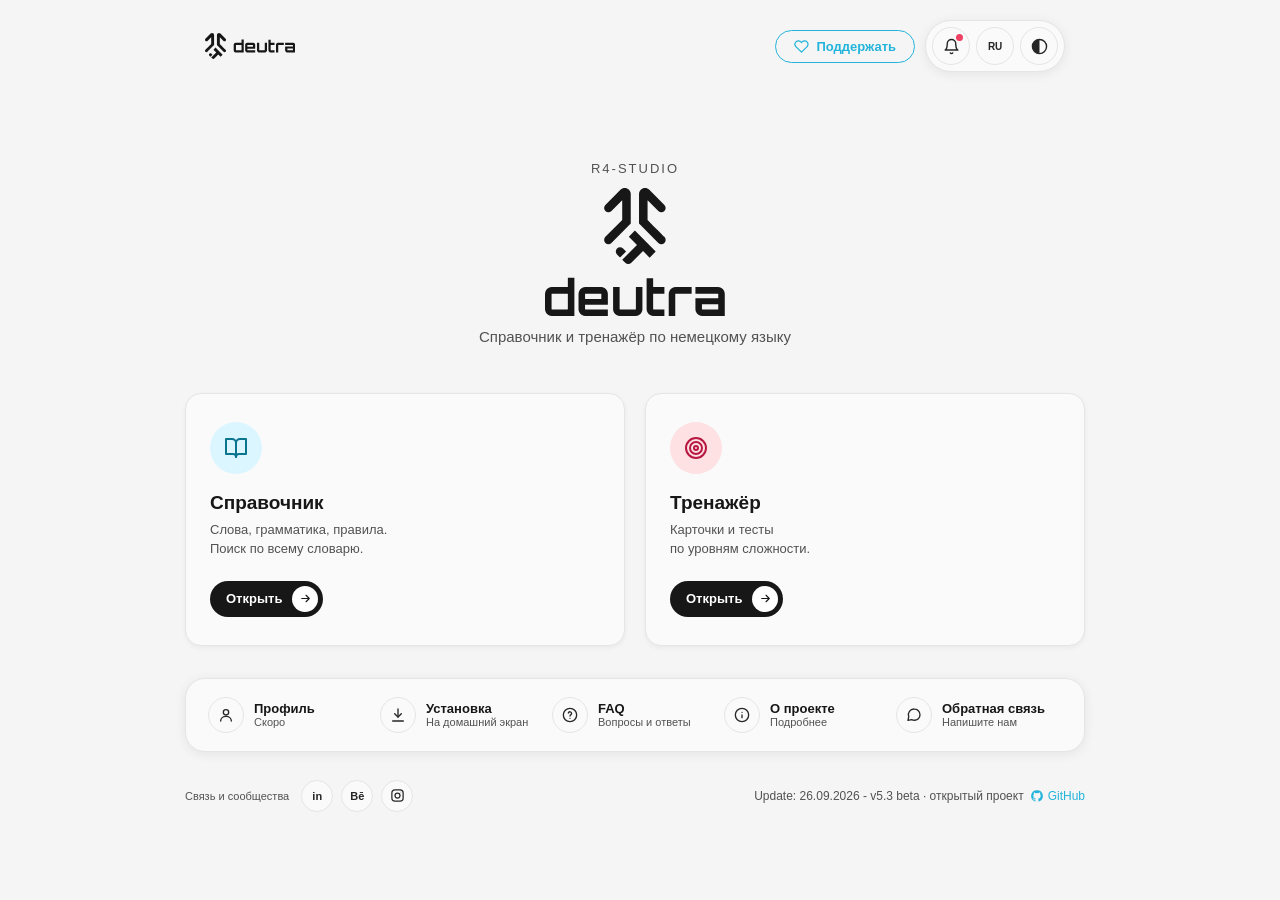
==== index.html @ f034a5d9 "todo + index-version" ====
<!DOCTYPE html>
<html lang="ru">
<head>
<!-- CACHE_VERSION: 20260926 — правь дату только тут, pre-commit hook сам разносит её по всем ?v= во всех html-файлах -->
<meta charset="UTF-8">
<meta name="viewport" content="width=device-width, initial-scale=1.0">
<title>deutra – Справочник и тренажёр по немецкому</title>
<link rel="icon" href="icons/favicon.svg" type="image/svg+xml">
<link rel="apple-touch-icon" href="icons/apple-touch-icon.png">
<link rel="manifest" href="manifest.webmanifest">
<meta name="theme-color" media="(prefers-color-scheme: light)" content="#FAFAFA">
<meta name="theme-color" media="(prefers-color-scheme: dark)" content="#0E0E0E">
<meta property="og:title" content="deutra – Справочник и тренажёр по немецкому">
<meta property="og:description" content="Бесплатные инструменты для изучения немецкого: справочник и тренажёр">
<meta property="og:type" content="website">
<link rel="stylesheet" href="theme.css?v=20260926">
<script src="i18n/ru.js?v=20260926"></script>
<script src="i18n/en.js?v=20260926"></script>
<script src="i18n/i18n.js?v=20260926"></script>
<style>
html, body {
  margin: 0; padding: 0;
  background: var(--bg-body);
  color: var(--text-main);
  font-family: -apple-system, BlinkMacSystemFont, "Segoe UI", Roboto, sans-serif;
  min-height: 100vh;
  min-height: 100dvh;
}
body {
  display: flex;
  flex-direction: column;
  min-height: 100vh;
  min-height: 100dvh;
}

/* ─── Навбар ──────────────────────────────── */

/* ─── Основной блок ──────────────────────────────── */
.main-wrap {
  flex: 1;
  display: flex;
  align-items: center;
  justify-content: center;
  padding: 20px;
}
.container {
  max-width: var(--w-content);
  width: 100%;
  text-align: center;
}
.brand {
  font-size: 13px;
  color: var(--text-muted);
  letter-spacing: 2px;
  text-transform: uppercase;
  margin-bottom: 12px;
}
h1 {
  font-size: clamp(1.75rem, 5vw, 2.6rem);
  color: var(--text-title);
  margin: 0 0 8px;
  font-weight: 700;
  letter-spacing: -0.02em;
}
/* Логотип в герое вместо текстового заголовка. Высота подобрана так,
   чтобы слово «deutra» внутри локапа читалось примерно в тот же кегль,
   что и прежний <h1>: слово занимает 64.5 из 215.44 единиц высоты,
   значит при 128px оно выходит ~38px — верхняя граница старого clamp. */
.hero-logo {
  margin: 4px 0 12px;
}
.hero-logo svg {
  display: block;
  margin: 0 auto;
  height: clamp(88px, 22vw, 128px);
  width: auto;
  color: var(--text-title);
}
.subtitle {
  font-size: 15px;
  color: var(--text-muted);
  margin-bottom: 48px;
}
.cards {
  display: grid;
  grid-template-columns: 1fr 1fr;
  gap: 20px;
  margin-bottom: 32px;
}
@media (max-width: 600px) {
  .cards { grid-template-columns: 1fr; }
  h1 { font-size: 26px; }
  .dt-topnav__actions .dt-donate {
    width: 38px;
    height: 38px;
    padding: 0;
    gap: 0;
    justify-content: center;
  }
  .dt-topnav__actions .dt-donate__label { display: none; }
}
.card {
  display: flex;
  flex-direction: column;
  align-items: flex-start;
  background: var(--bg-card);
  border: 1px solid var(--border-soft);
  border-radius: 16px;
  padding: 28px 24px;
  text-decoration: none;
  color: var(--text-main);
  box-shadow: var(--shadow);
  transition: transform 0.2s var(--ease-dt), box-shadow 0.2s var(--ease-dt);
  cursor: pointer;
  text-align: left;
}
.card:hover {
  transform: translateY(-2px);
  box-shadow: var(--shadow-hover);
}
.card-icon {
  width: 52px;
  height: 52px;
  border-radius: 50%;
  display: inline-flex;
  align-items: center;
  justify-content: center;
  margin-bottom: 18px;
  flex-shrink: 0;
}
.card-icon svg { width: 24px; height: 24px; }
.card.cheatsheet .card-icon { background: var(--cyan-100); color: var(--cyan-700); }
.card.trainer .card-icon { background: var(--red-100); color: var(--red-700); }
.card-title {
  font-size: 19px;
  font-weight: 700;
  color: var(--text-title);
  margin-bottom: 6px;
}
.card-desc {
  font-size: 13px;
  color: var(--text-muted);
  line-height: 1.5;
  margin-bottom: 22px;
}
.card .dt-cta {
  pointer-events: none;
  margin-top: auto;
  padding: 5px 5px 5px 16px;
  font-size: 13px;
}
.card:hover .dt-cta__roll-inner { transform: translateY(-50%); }
.card:hover .dt-cta__arrow { transform: rotate(-45deg); }
.card.cheatsheet:hover { border-color: var(--accent); }
.card.trainer:hover { border-color: var(--accent); }
/* ─── Кнопка "Поддержать" ──────────────────────── */
.dt-topnav__actions {
  display: flex;
  align-items: center;
  gap: 10px;
}
.dt-donate {
  display: inline-flex;
  align-items: center;
  gap: 7px;
  padding: 8px 18px;
  border-radius: 999px;
  border: 1.5px solid var(--accent);
  background: transparent;
  color: var(--accent);
  font-size: 13px;
  font-weight: 600;
  font-family: inherit;
  line-height: 1;
  cursor: pointer;
  transition: filter 0.2s var(--ease-dt), transform 0.15s var(--ease-dt);
}
.dt-donate svg { width: 15px; height: 15px; display: block; }
.dt-donate:hover { filter: brightness(0.88); }
.dt-donate:active { transform: scale(0.96); }

/* ─── Полоса-заглушек (Профиль/Установка/FAQ/О проекте/Обратная связь) ── */

/* ─── Футер ──────────────────────── */

/* ─── Тост "Появится позже" ──────────────────────── */

/* ─── Модалка changelog ──────────── */
.changelog-modal {
  position: absolute;
  top: 68px;
  right: 16px;
  width: 360px;
  max-width: calc(100vw - 32px);
  background: var(--bg-card);
  border: 1px solid var(--border-soft);
  border-radius: 10px;
  box-shadow: var(--shadow-modal);
  z-index: 100;
  display: none;
  text-align: left;
  overflow: hidden;
}
.changelog-modal.open { display: block; }
.changelog-modal.expanded {
  max-height: calc(100vh - 80px);
  max-height: calc(100dvh - 80px);
  display: flex;
  flex-direction: column;
}
.changelog-list {
  padding: 4px 0;
  overflow-y: auto;
}
.changelog-modal.expanded .changelog-list {
  flex: 1;
  min-height: 0;
}
.changelog-entry {
  padding: 16px 18px;
  border-bottom: 1px solid var(--border-soft);
}
.changelog-entry:last-child { border-bottom: none; }
.changelog-date {
  font-size: 12px;
  color: var(--text-muted);
  margin-bottom: 6px;
}
.changelog-title {
  font-size: 15px;
  font-weight: 700;
  color: var(--text-title);
  margin-bottom: 8px;
}
.changelog-items {
  margin: 0;
  padding: 0;
  list-style: none;
}
.changelog-items li {
  font-size: 13px;
  color: var(--text-main);
  line-height: 1.5;
  padding-left: 12px;
  position: relative;
  margin-bottom: 4px;
}
.changelog-items li::before {
  content: "–";
  position: absolute;
  left: 0;
  color: var(--text-muted);
}
.changelog-more {
  width: 100%;
  padding: 10px;
  background: transparent;
  border: none;
  border-top: 1px solid var(--border-soft);
  color: var(--text-muted);
  font-size: 13px;
  cursor: pointer;
  flex-shrink: 0;
}
.changelog-more:hover { color: var(--text-main); }
.changelog-empty {
  padding: 24px 18px;
  color: var(--text-muted);
  font-size: 13px;
  text-align: center;
}
.changelog-close {
  display: none;
  position: absolute;
  top: 8px;
  right: 8px;
  width: 32px;
  height: 32px;
  background: transparent;
  border: none;
  color: var(--text-muted);
  font-size: 22px;
  cursor: pointer;
  line-height: 1;
  padding: 0;
}

/* Мобила: модалка на весь экран */
@media (max-width: 600px) {
  .changelog-modal {
    position: fixed;
    inset: 0;
    top: 0;
    right: 0;
    width: 100%;
    max-width: none;
    border-radius: 0;
    border: none;
    max-height: 100vh;
    max-height: 100dvh;
  }
  .changelog-modal.open {
    display: flex;
    flex-direction: column;
  }
  .changelog-modal .changelog-list { flex: 1; min-height: 0; }
  .changelog-close { display: block; }
}
</style>
<script>
// Инициализация темы ДО рендера. 'auto' резолвим через системную настройку
// сразу же — theme.css больше не дублирует палитру в @media (prefers-color-scheme),
// цвета живут только в :root / .theme-dark, поэтому класс нужен всегда явно.
(function() {
  var saved = localStorage.getItem('theme') || 'auto';
  var resolved = saved === 'auto'
    ? ((window.matchMedia && window.matchMedia('(prefers-color-scheme: dark)').matches) ? 'dark' : 'light')
    : saved;
  document.documentElement.classList.add('theme-' + resolved);
})();
</script>
</head>
<body>

<div class="dt-topnav">
  <div class="dt-topnav__brand">
    <svg class="dt-topnav__logo" viewBox="0 0 443.88 128" fill="currentColor" aria-hidden="true" focusable="false"><path d="M76.6,117.25l-11.09-11.19-19.7,19.81c-2.82,2.83-7.4,2.84-10.22.01l-5.09-5.09,24.83-24.97-13.71-13.84,10.16-10.26,35.02,35.33-10.2,10.2Z"/><path d="M36.99,106.87l-10.16,10.24-5.12-5.16c-2.79-2.81-2.79-7.35,0-10.16h0c2.82-2.85,7.42-2.85,10.24,0l5.04,5.08Z"/><path d="M44.83,10.13v49.53S12.34,92.42,12.34,92.42c-2.82,2.85-7.42,2.85-10.24,0h0c-2.79-2.81-2.79-7.35,0-10.16l28.36-28.6V20.51l-18.11,18.27c-2.82,2.85-7.42,2.85-10.24,0h0c-2.79-2.81-2.79-7.35,0-10.16L27.51,3c3.95-3.98,10.38-4,14.35-.04h0c1.9,1.9,2.97,4.48,2.97,7.16Z"/><path d="M61.72,2.96c3.97-3.96,10.4-3.95,14.35.04l25.42,25.63c2.79,2.81,2.79,7.35,0,10.16h0c-2.82,2.85-7.42,2.84-10.24,0l-18.11-18.27v33.14s28.36,28.6,28.36,28.6c2.79,2.81,2.79,7.35,0,10.16h0c-2.82,2.85-7.42,2.85-10.24,0l-32.49-32.76V10.13c0-2.69,1.07-5.27,2.97-7.16h0Z"/><path d="M147.05,94.69c-1.76-1.06-3.16-2.46-4.19-4.19-1.04-1.73-1.55-3.66-1.55-5.79v-25.49c0-2.12.52-4.05,1.55-5.79,1.03-1.73,2.42-3.13,4.15-4.19,1.73-1.06,3.69-1.59,5.87-1.59h26.91v-15.93h10.98v64.56h-37.9c-2.12,0-4.07-.53-5.83-1.59ZM153.38,85.3h25.4c.28,0,.52-.1.71-.29s.29-.43.29-.71v-24.65c0-.28-.1-.52-.29-.71-.2-.2-.43-.29-.71-.29h-25.4c-.28,0-.52.1-.71.29s-.29.43-.29.71v24.65c0,.28.1.52.29.71.2.2.43.29.71.29Z"/><path d="M203.56,94.69c-1.76-1.06-3.17-2.47-4.23-4.23-1.06-1.76-1.59-3.67-1.59-5.74v-25.49c0-2.12.53-4.05,1.59-5.79,1.06-1.73,2.47-3.13,4.23-4.19,1.76-1.06,3.67-1.59,5.74-1.59h26.24c2.12,0,4.07.52,5.83,1.55,1.76,1.04,3.16,2.43,4.19,4.19,1.03,1.76,1.55,3.7,1.55,5.83v18.28h-38.4v6.79c0,.28.1.52.29.71.2.2.43.29.71.29h37.39v10.98h-37.81c-2.07,0-3.98-.53-5.74-1.59ZM208.71,67.6h27.42v-7.96c0-.28-.1-.52-.29-.71-.2-.2-.43-.29-.71-.29h-25.4c-.28,0-.52.1-.71.29s-.29.43-.29.71v7.96Z"/><path d="M261.66,94.69c-1.76-1.06-3.16-2.47-4.19-4.23-1.04-1.76-1.55-3.67-1.55-5.74v-37.06h10.98v36.64c0,.28.1.52.29.71.19.2.43.29.71.29h25.4c.28,0,.52-.1.71-.29s.29-.43.29-.71v-36.64h10.98v37.06c0,2.07-.52,3.98-1.55,5.74-1.04,1.76-2.42,3.17-4.15,4.23-1.73,1.06-3.69,1.59-5.87,1.59h-26.24c-2.12,0-4.07-.53-5.83-1.59Z"/><path d="M318.12,94.69c-1.73-1.06-3.13-2.47-4.19-4.23s-1.59-3.67-1.59-5.74v-51.98h10.98v14.92h18.95v10.98h-18.95v25.66c0,.28.1.52.29.71.19.2.43.29.71.29h17.94v10.98h-18.36c-2.12,0-4.05-.53-5.79-1.59Z"/><path d="M349.56,96.28v-37.06c0-2.12.53-4.05,1.59-5.79,1.06-1.73,2.47-3.13,4.23-4.19,1.76-1.06,3.67-1.59,5.74-1.59h27v10.98h-26.58c-.28,0-.52.1-.71.29-.2.2-.29.43-.29.71v36.64h-10.98Z"/><path d="M406.07,96.28c-2.12,0-4.07-.53-5.83-1.59-1.76-1.06-3.16-2.47-4.19-4.23-1.04-1.76-1.55-3.67-1.55-5.74v-18.28h38.4v-6.79c0-.28-.1-.52-.29-.71-.2-.2-.43-.29-.71-.29h-37.39v-10.98h37.81c2.12,0,4.07.52,5.83,1.55,1.76,1.04,3.16,2.43,4.19,4.19,1.03,1.76,1.55,3.7,1.55,5.83v37.06h-37.81ZM406.49,85.3h26.41v-8.97h-27.42v7.96c0,.28.1.52.29.71.2.2.43.29.71.29Z"/></svg>
  </div>
  <div class="dt-topnav__actions">
    <button class="dt-donate" onclick="showStub(t('toast.donate'))" data-i18n-title="nav.donate_title" title="Поддержать проект">
      <svg viewBox="0 0 24 24" fill="none" stroke="currentColor" stroke-width="2" stroke-linecap="round" stroke-linejoin="round"><path d="M20.8 4.6a5.5 5.5 0 0 0-7.8 0L12 5.6l-1-1a5.5 5.5 0 0 0-7.8 7.8l1 1L12 21l7.8-7.6 1-1a5.5 5.5 0 0 0 0-7.8Z"/></svg>
      <span class="dt-donate__label" data-i18n="nav.donate_label">Поддержать</span>
    </button>
    <div class="dt-nav">
      <button class="dt-icon-btn" id="bell-btn" onclick="toggleChangelog(event)" data-i18n-title="nav.bell_title" title="Что нового">
        <svg viewBox="0 0 24 24" fill="none" stroke="currentColor" stroke-width="2" stroke-linecap="round" stroke-linejoin="round"><path d="M6 8a6 6 0 0 1 12 0c0 7 3 9 3 9H3s3-2 3-9"/><path d="M10.3 21a1.94 1.94 0 0 0 3.4 0"/></svg>
        <span class="dt-icon-btn__dot" id="bell-dot"></span>
      </button>
      <button class="dt-icon-btn dt-icon-btn--text" id="lang-btn" onclick="cycleLang()" title="Сменить язык">RU</button>
      <button class="dt-icon-btn" id="theme-btn" onclick="cycleTheme()" title="Переключить тему">
        <span id="theme-icon-wrap"></span>
      </button>
    </div>
  </div>
</div>

<div class="changelog-modal" id="changelog-modal" role="dialog" data-i18n-aria="changelog.aria_label" aria-label="История обновлений">
  <button class="changelog-close" onclick="closeChangelog()" data-i18n-aria="changelog.close_aria" aria-label="Закрыть">×</button>
  <div class="changelog-list" id="changelog-list"></div>
  <button class="changelog-more" id="changelog-more" onclick="toggleExpand()" style="display:none;">ещё</button>
</div>

<div class="main-wrap">
<div class="container">
  <div class="brand">r4-studio</div>
  <h1 class="hero-logo" aria-label="deutra"><svg viewBox="0 0 302.58 215.44" fill="currentColor" aria-hidden="true" focusable="false"><path d="M176.11,117.25l-11.09-11.19-19.7,19.81c-2.82,2.83-7.4,2.84-10.22.01l-5.09-5.09,24.83-24.97-13.71-13.84,10.16-10.26,35.02,35.33-10.2,10.2Z"/><path d="M136.49,106.87l-10.16,10.24-5.12-5.16c-2.79-2.81-2.79-7.35,0-10.16h0c2.82-2.85,7.42-2.85,10.24,0l5.04,5.08Z"/><path d="M144.33,10.13v49.53l-32.49,32.76c-2.82,2.85-7.42,2.85-10.24,0h0c-2.79-2.81-2.79-7.35,0-10.16l28.36-28.6V20.51l-18.11,18.27c-2.82,2.85-7.42,2.85-10.24,0h0c-2.79-2.81-2.79-7.35,0-10.16L127.01,3c3.95-3.98,10.38-4,14.35-.04h0c1.9,1.9,2.97,4.48,2.97,7.16Z"/><path d="M161.22,2.96c3.97-3.96,10.4-3.95,14.35.04l25.42,25.63c2.79,2.81,2.79,7.35,0,10.16h0c-2.82,2.85-7.42,2.84-10.24,0l-18.11-18.27v33.14s28.36,28.6,28.36,28.6c2.79,2.81,2.79,7.35,0,10.16h0c-2.82,2.85-7.42,2.85-10.24,0l-32.49-32.76V10.13c0-2.69,1.07-5.27,2.97-7.16h0Z"/><path d="M5.74,213.85c-1.76-1.06-3.16-2.46-4.19-4.19-1.04-1.73-1.55-3.66-1.55-5.79v-25.49c0-2.12.52-4.05,1.55-5.79,1.03-1.73,2.42-3.13,4.15-4.19,1.73-1.06,3.69-1.59,5.87-1.59h26.91v-15.93h10.98v64.56H11.57c-2.12,0-4.07-.53-5.83-1.59ZM12.07,204.46h25.4c.28,0,.52-.1.71-.29s.29-.43.29-.71v-24.65c0-.28-.1-.52-.29-.71-.2-.2-.43-.29-.71-.29H12.07c-.28,0-.52.1-.71.29s-.29.43-.29.71v24.65c0,.28.1.52.29.71.2.2.43.29.71.29Z"/><path d="M62.25,213.85c-1.76-1.06-3.17-2.47-4.23-4.23-1.06-1.76-1.59-3.67-1.59-5.74v-25.49c0-2.12.53-4.05,1.59-5.79,1.06-1.73,2.47-3.13,4.23-4.19,1.76-1.06,3.67-1.59,5.74-1.59h26.24c2.12,0,4.07.52,5.83,1.55,1.76,1.04,3.16,2.43,4.19,4.19,1.03,1.76,1.55,3.7,1.55,5.83v18.28h-38.4v6.79c0,.28.1.52.29.71.2.2.43.29.71.29h37.39v10.98h-37.81c-2.07,0-3.98-.53-5.74-1.59ZM67.41,186.77h27.42v-7.96c0-.28-.1-.52-.29-.71-.2-.2-.43-.29-.71-.29h-25.4c-.28,0-.52.1-.71.29s-.29.43-.29.71v7.96Z"/><path d="M120.35,213.85c-1.76-1.06-3.16-2.47-4.19-4.23-1.04-1.76-1.55-3.67-1.55-5.74v-37.06h10.98v36.64c0,.28.1.52.29.71.19.2.43.29.71.29h25.4c.28,0,.52-.1.71-.29s.29-.43.29-.71v-36.64h10.98v37.06c0,2.07-.52,3.98-1.55,5.74-1.04,1.76-2.42,3.17-4.15,4.23-1.73,1.06-3.69,1.59-5.87,1.59h-26.24c-2.12,0-4.07-.53-5.83-1.59Z"/><path d="M176.82,213.85c-1.73-1.06-3.13-2.47-4.19-4.23s-1.59-3.67-1.59-5.74v-51.98h10.98v14.92h18.95v10.98h-18.95v25.66c0,.28.1.52.29.71.19.2.43.29.71.29h17.94v10.98h-18.36c-2.12,0-4.05-.53-5.79-1.59Z"/><path d="M208.26,215.44v-37.06c0-2.12.53-4.05,1.59-5.79,1.06-1.73,2.47-3.13,4.23-4.19,1.76-1.06,3.67-1.59,5.74-1.59h27v10.98h-26.58c-.28,0-.52.1-.71.29-.2.2-.29.43-.29.71v36.64h-10.98Z"/><path d="M264.77,215.44c-2.12,0-4.07-.53-5.83-1.59-1.76-1.06-3.16-2.47-4.19-4.23-1.04-1.76-1.55-3.67-1.55-5.74v-18.28h38.4v-6.79c0-.28-.1-.52-.29-.71-.2-.2-.43-.29-.71-.29h-37.39v-10.98h37.81c2.12,0,4.07.52,5.83,1.55,1.76,1.04,3.16,2.43,4.19,4.19,1.03,1.76,1.55,3.7,1.55,5.83v37.06h-37.81ZM265.19,204.46h26.41v-8.97h-27.42v7.96c0,.28.1.52.29.71.2.2.43.29.71.29Z"/></svg></h1>
  <div class="subtitle" data-i18n="hero.subtitle">Справочник и тренажёр по немецкому языку</div>

  <div class="cards">
    <a href="cheatsheet.html" class="card cheatsheet">
      <div class="card-icon">
        <svg viewBox="0 0 24 24" fill="none" stroke="currentColor" stroke-width="2" stroke-linecap="round" stroke-linejoin="round"><path d="M2 3h6a4 4 0 0 1 4 4v14a3 3 0 0 0-3-3H2z"/><path d="M22 3h-6a4 4 0 0 0-4 4v14a3 3 0 0 1 3-3h7z"/></svg>
      </div>
      <div class="card-title" data-i18n="card.cheatsheet.title">Справочник</div>
      <div class="card-desc" data-i18n="card.cheatsheet.desc">Слова, грамматика, правила.<br>Поиск по всему словарю.</div>
      <span class="dt-cta">
        <span class="dt-cta__roll"><span class="dt-cta__roll-inner"><span data-i18n="cta.open">Открыть</span><span data-i18n="cta.open">Открыть</span></span></span>
        <span class="dt-cta__arrow"><svg viewBox="0 0 24 24" fill="none" stroke="currentColor" stroke-width="2" stroke-linecap="round" stroke-linejoin="round"><path d="M5 12h14M13 6l6 6-6 6"/></svg></span>
      </span>
    </a>

    <a href="trainer.html" class="card trainer">
      <div class="card-icon">
        <svg viewBox="0 0 24 24" fill="none" stroke="currentColor" stroke-width="2" stroke-linecap="round" stroke-linejoin="round"><circle cx="12" cy="12" r="10"/><circle cx="12" cy="12" r="6"/><circle cx="12" cy="12" r="2"/></svg>
      </div>
      <div class="card-title" data-i18n="card.trainer.title">Тренажёр</div>
      <div class="card-desc" data-i18n="card.trainer.desc">Карточки и тесты<br>по уровням сложности.</div>
      <span class="dt-cta">
        <span class="dt-cta__roll"><span class="dt-cta__roll-inner"><span data-i18n="cta.open">Открыть</span><span data-i18n="cta.open">Открыть</span></span></span>
        <span class="dt-cta__arrow"><svg viewBox="0 0 24 24" fill="none" stroke="currentColor" stroke-width="2" stroke-linecap="round" stroke-linejoin="round"><path d="M5 12h14M13 6l6 6-6 6"/></svg></span>
      </span>
    </a>
  </div>

  <div id="dt-bottom"></div>
</div>
</div>
</div>

<script>
var THEME_ICONS = {
  auto: '<svg viewBox="0 0 24 24" fill="none" stroke="currentColor" stroke-width="2" stroke-linecap="round" stroke-linejoin="round"><circle cx="12" cy="12" r="10"/><path d="M12 2a10 10 0 0 0 0 20z" fill="currentColor" stroke="none"/></svg>',
  light: '<svg viewBox="0 0 24 24" fill="none" stroke="currentColor" stroke-width="2" stroke-linecap="round" stroke-linejoin="round"><circle cx="12" cy="12" r="4"/><path d="M12 2v2M12 20v2M4.93 4.93l1.41 1.41M17.66 17.66l1.41 1.41M2 12h2M20 12h2M6.34 17.66l-1.41 1.41M19.07 4.93l-1.41 1.41"/></svg>',
  dark: '<svg viewBox="0 0 24 24" fill="none" stroke="currentColor" stroke-width="2" stroke-linecap="round" stroke-linejoin="round"><path d="M21 12.79A9 9 0 1 1 11.21 3 7 7 0 0 0 21 12.79Z"/></svg>'
};
function applyThemeIcon(theme) {
  var el = document.getElementById('theme-icon-wrap');
  var btn = document.getElementById('theme-btn');
  if (el) el.innerHTML = THEME_ICONS[theme] || THEME_ICONS.auto;
  if (btn) btn.title = t('theme.prefix') + (theme === 'auto' ? t('theme.auto') : (theme === 'dark' ? t('theme.dark') : t('theme.light')));
}
function applyThemeClass(theme) {
  var html = document.documentElement;
  html.classList.remove('theme-light', 'theme-dark');
  var resolved = theme === 'auto'
    ? ((window.matchMedia && window.matchMedia('(prefers-color-scheme: dark)').matches) ? 'dark' : 'light')
    : theme;
  html.classList.add('theme-' + resolved);
}
function cycleTheme() {
  var saved = localStorage.getItem('theme') || 'auto';
  var next;
  if (saved === 'auto') next = 'light';
  else if (saved === 'light') next = 'dark';
  else next = 'auto';
  applyThemeClass(next);
  localStorage.setItem('theme', next);
  applyThemeIcon(next);
}
// Если выбран 'auto' и система меняет тему — перерисовываемся без перезагрузки
if (window.matchMedia) {
  window.matchMedia('(prefers-color-scheme: dark)').addEventListener('change', function() {
    if ((localStorage.getItem('theme') || 'auto') === 'auto') applyThemeClass('auto');
  });
}
applyThemeIcon(localStorage.getItem('theme') || 'auto');

// ─── Заглушка "Появится позже" (донат, соцсети, профиль/установка/FAQ/о проекте/обратная связь) ──
var SITE_VERSION = 'v5.3 beta';

// ─── Changelog ──────────────────────────────────
var CHANGELOG = [];
var MODAL_EXPANDED = false;

function formatDate(iso) {
  var p = iso.split('-');
  return p[2] + '.' + p[1] + '.' + p[0];
}

function escapeHtml(s) {
  return String(s)
    .replace(/&/g, '&amp;')
    .replace(/</g, '&lt;')
    .replace(/>/g, '&gt;')
    .replace(/"/g, '&quot;')
    .replace(/'/g, '&#39;');
}

function renderEntry(e) {
  var title = (getLang() === 'en' && e.titleEn) ? e.titleEn : e.title;
  var items = (getLang() === 'en' && e.itemsEn) ? e.itemsEn : e.items;
  var html = '<div class="changelog-entry">';
  html += '<div class="changelog-date">' + escapeHtml(formatDate(e.date)) + '</div>';
  if (title) html += '<div class="changelog-title">' + escapeHtml(title) + '</div>';
  if (items && items.length) {
    html += '<ul class="changelog-items">';
    items.forEach(function(it) {
      html += '<li>' + escapeHtml(it) + '</li>';
    });
    html += '</ul>';
  }
  html += '</div>';
  return html;
}

function renderChangelog() {
  var list = document.getElementById('changelog-list');
  var moreBtn = document.getElementById('changelog-more');
  if (!CHANGELOG.length) {
    list.innerHTML = '<div class="changelog-empty">' + t('changelog.empty') + '</div>';
    moreBtn.style.display = 'none';
    return;
  }
  if (MODAL_EXPANDED) {
    list.innerHTML = CHANGELOG.map(renderEntry).join('');
  } else {
    list.innerHTML = renderEntry(CHANGELOG[0]);
  }
  // Показываем "more" только если есть что разворачивать
  if (CHANGELOG.length > 1) {
    moreBtn.style.display = 'block';
    moreBtn.textContent = MODAL_EXPANDED ? t('changelog.less') : t('changelog.more');
  } else {
    moreBtn.style.display = 'none';
  }
}

function updateDot() {
  var dot = document.getElementById('bell-dot');
  if (!CHANGELOG.length) { dot.classList.remove('active'); return; }
  var lastSeen = localStorage.getItem('last_seen_changelog_date');
  if (!lastSeen || lastSeen < CHANGELOG[0].date) {
    dot.classList.add('active');
  } else {
    dot.classList.remove('active');
  }
}

function openChangelog() {
  var modal = document.getElementById('changelog-modal');
  MODAL_EXPANDED = false;
  modal.classList.remove('expanded');
  modal.classList.add('open');
  renderChangelog();
  if (CHANGELOG.length) {
    localStorage.setItem('last_seen_changelog_date', CHANGELOG[0].date);
    updateDot();
  }
}

function closeChangelog() {
  var modal = document.getElementById('changelog-modal');
  modal.classList.remove('open', 'expanded');
  MODAL_EXPANDED = false;
}

function toggleChangelog(ev) {
  ev.stopPropagation();
  var modal = document.getElementById('changelog-modal');
  if (modal.classList.contains('open')) closeChangelog();
  else openChangelog();
}

function toggleExpand() {
  var modal = document.getElementById('changelog-modal');
  MODAL_EXPANDED = !MODAL_EXPANDED;
  if (MODAL_EXPANDED) modal.classList.add('expanded');
  else modal.classList.remove('expanded');
  renderChangelog();
}

// Клик вне модалки
document.addEventListener('click', function(ev) {
  var modal = document.getElementById('changelog-modal');
  var bell = document.getElementById('bell-btn');
  if (!modal.classList.contains('open')) return;
  if (modal.contains(ev.target) || bell.contains(ev.target)) return;
  closeChangelog();
});

// Esc
document.addEventListener('keydown', function(ev) {
  if (ev.key === 'Escape') closeChangelog();
});

function renderFooterUpdate() {
  var footerUpdate = document.getElementById('footer-update');
  if (!footerUpdate) return;
  var dateStr = CHANGELOG.length ? formatDate(CHANGELOG[0].date) : '–';
  footerUpdate.textContent = t('footer.update_label') + ' ' + dateStr + ' - ' + SITE_VERSION + ' · ' + t('footer.open_project');
}

// Загрузка changelog.js (работает и через file://, в отличие от fetch json)
(function loadChangelog() {
  var s = document.createElement('script');
  s.src = 'changelog.js?v=' + Date.now();
  s.onload = function() {
    var data = window.CHANGELOG;
    CHANGELOG = Array.isArray(data) ? data.slice(0, 10) : [];
    updateDot();
    renderFooterUpdate();
  };
  s.onerror = function() { /* нет файла – без точки, без модалки */ };
  document.head.appendChild(s);
})();

// ─── i18n: применяем сохранённый язык, освежаем то, что рантайм сам не знает
// как обновить (title кнопки темы зависит и от темы, и от языка; счётчик
// в футере и empty-state changelog строятся в JS, а не через data-i18n) ──
window.onI18nApplied = function() {
  applyThemeIcon(localStorage.getItem('theme') || 'auto');
  renderFooterUpdate();
  if (document.getElementById('changelog-modal').classList.contains('open')) renderChangelog();
};
applyI18n();
</script>

<!-- Выключатель счётчика для своих устройств. На телефоне консоли нет, поэтому
     флаг ставится через адрес: открыть сайт с #skipgc в конце. #unskipgc снимает.
     Стоит выше count.js намеренно: тот грузится async и выполнится позже этого
     скрипта, значит флаг успеет встать до первого подсчёта. -->
<script>
(function () {
  var h = location.hash;
  if (h !== '#skipgc' && h !== '#unskipgc') return;
  var off = h === '#skipgc';
  try {
    if (off) localStorage.setItem('skipgc', 't');
    else localStorage.removeItem('skipgc');
  } catch (e) { return; }   // приватный режим: localStorage может бросить

  var n = document.createElement('div');
  n.textContent = off ? 'Счётчик выключен на этом устройстве' : 'Счётчик снова включён';
  n.style.cssText = 'position:fixed;left:50%;bottom:24px;transform:translateX(-50%);z-index:9999;'
    + 'background:#171717;color:#fff;padding:10px 18px;border-radius:999px;'
    + 'font:14px system-ui,sans-serif;box-shadow:0 4px 14px rgba(0,0,0,.25)';
  document.body.appendChild(n);
  setTimeout(function () { n.remove(); }, 4000);

  // убираем хэш из адреса, чтобы случайно не расшарить ссылку с выключателем
  history.replaceState(null, '', location.pathname + location.search);
})();
</script>

<!-- Счётчик посещений GoatCounter. Без cookies и без записи в localStorage,
     поэтому баннера согласия не требует (§25 TDDDG к нему не применяется).
     Свои визиты исключаются командой в консоли: localStorage.setItem('skipgc','t') -->
<script data-goatcounter="https://r4studio.goatcounter.com/count"
        async src="//gc.zgo.at/count.js"></script>
<script src="bottom.js?v=20260926"></script>
</body>
</html>
---- theme.css ----
/* ═══════════════════════════════════════════════════════════════
   theme.css — единая палитра deutra
   Подключается в index.html, cheatsheet.html, trainer.html
   Переменные используются и шпорой, и тренажёром.
   ═══════════════════════════════════════════════════════════════ */
/* @import url('https://fonts.googleapis.com/css2?family=Orbitron:wght@400;700&display=swap'); */

/* ─── Глобальный сброс ────────────────────────────────────────── */
* { box-sizing: border-box; }

html {
  /* место под полосу прокрутки резервируется всегда — иначе ширина окна
     скачет на ~15px между длинной и короткой страницей, и центрированный
     контент дёргается на ~7px при каждом переходе между экранами */
  scrollbar-gutter: stable;
  background: var(--bg-body);        /* красит и жёлоб, иначе он белый */

  scrollbar-width: thin;
  scrollbar-color: var(--scrollbar-thumb) transparent;

  -webkit-tap-highlight-color: transparent;   /* серый прямоугольник при тапе */
}
/* ─── Светлая тема (по умолчанию) ─────────────────────────────── */
:root {
  /* фон */
  --bg-body:       var(--grey-100);
  --scrollbar-thumb: var(--grey-300);

  /* ─── Ширина контента ────────────────────────────────────────────────
     Выбор по тому, что внутри, а не по экрану:
       сетка карточек или таблица  → --w-wide
       страница-обёртка            → --w-content
       сплошной текст              → --w-read
     Читаемая строка прозы — 65–75 знаков; при 13px это примерно 760px,
     отсюда --w-read. Шире текст не идёт, иначе глаз теряет начало строки. */
  --w-wide:    1440px;
  --w-content:  900px;
  --w-read:     760px;

  --bg-panel:      var(--grey-50);
  --bg-card:       var(--grey-50);
  --bg-tab:        var(--grey-200);
  --bg-tab-active: var(--grey-50);
  --bg-th:         var(--grey-100);
  --bg-input:      var(--grey-50);
  --bg-rule-box:   var(--grey-50);
  --bg-row-hover:  var(--grey-100);
  --bg-warning:    var(--red-50);
  --bg-highlight:  var(--cyan-200);
  --bg-soft:       var(--grey-100);
  --bg-overlay:    rgba(0, 0, 0, 0.5);

  /* текст */
  --text-main:       var(--grey-800);
  --text-muted:      var(--grey-600);
  --text-th:         var(--grey-500);
  --text-title:      var(--grey-900);
  --text-tab-active: #fff;
  /* текст поверх цветной подложки (badge, кнопки с цветом, выделенные карточки).
     В светлой теме подложки тёмные (*-500..700) → текст светлый.
     В тёмной теме переопределяется на тёмный (в .theme-dark). */
  --on-color:        var(--grey-50);

  /* границы */
  --border-soft:  var(--grey-200);
  --border-row:   var(--grey-100);
  --border-tab:   var(--grey-300);
  --border-input: var(--grey-300);

  /* акценты — определяются в блоке "ПРИВЯЗКА" ниже, через ссылки на палитру */

  /* успех / ошибка — определяются в блоке "ПРИВЯЗКА" ниже */

  /* подсказки */
  --tip-bg:     var(--orange-100);
  --tip-border: var(--orange-500);

  /* бэйджи родов */
  --badge-m-bg:  var(--cyan-100);   --badge-m-fg:  var(--cyan-700);
  --badge-f-bg:  var(--red-100);    --badge-f-fg:  var(--red-700);
  --badge-n-bg:  var(--green-100);  --badge-n-fg:  var(--green-700);
  --badge-pl-bg: var(--orange-100); --badge-pl-fg: var(--orange-700);

  /* тени */
  --shadow: 0 2px 5px rgba(0,0,0,0.05);
  --shadow-bar: 0 4px 12px rgba(0,0,0,0.2);
  --shadow-card: 0 2px 12px rgba(0,0,0,0.07);
  --shadow-hover: 0 4px 16px rgba(0,0,0,0.12);
  --shadow-modal: 0 8px 32px rgba(0,0,0,0.15);

  /* ═══════════════════════════════════════════════════════════════
     ПАЛИТРА (Huetone, Tailwind 3.0 style)
     Базовый слой — настоящая физика цвета. Менять только тут.
     ═══════════════════════════════════════════════════════════════ */

  /* Grey (Neutral) — bg, text, borders в обеих темах */
  --grey-50:  #fafafa;
  --grey-100: #f5f5f5;
  --grey-200: #e5e5e5;
  --grey-300: #d4d4d4;
  --grey-400: #a3a3a3;
  --grey-500: #737373;
  --grey-600: #525252;
  --grey-700: #404040;
  --grey-800: #262626;
  --grey-900: #171717;
  --grey-950: #0e0e0e;

  /* Red */
  --red-50:  #fef2f2;
  --red-100: #fee2e3;
  --red-200: #fecacd;
  --red-300: #fba4ab;
  --red-400: #ff8794;
  --red-500: #ee4163;
  --red-600: #da2050;
  --red-700: #b81742;
  --red-800: #981837;
  --red-900: #7e1b30;

  /* Orange */
  --orange-50:  #fff7ee;
  --orange-100: #ffedd9;
  --orange-200: #ffd7aa;
  --orange-300: #fabc72;
  --orange-400: #f39b00;
  --orange-500: #dc8c00;
  --orange-600: #c47c00;
  --orange-700: #9f6400;
  --orange-800: #7f4f00;
  --orange-900: #684000;

  /* Lime */
  --lime-50:  #f7fee7;
  --lime-100: #eefbca;
  --lime-200: #e0f799;
  --lime-300: #ceee55;
  --lime-400: #a4c02d;
  --lime-500: #8ca600;
  --lime-600: #839b00;
  --lime-700: #637600;
  --lime-800: #4f5e00;
  --lime-900: #435001;

  /* Green */
  --green-50:  #f1fdf3;
  --green-100: #defce4;
  --green-200: #bff6cc;
  --green-300: #8beea8;
  --green-400: #4cce7a;
  --green-500: #00c665;
  --green-600: #00a352;
  --green-700: #078040;
  --green-800: #146535;
  --green-900: #15532c;

  /* Cyan */
  --cyan-50:  #f3fcff;
  --cyan-100: #dcf6ff;
  --cyan-200: #bbedff;
  --cyan-300: #8ae1ff;
  --cyan-400: #00c4f1;
  --cyan-500: #23b4db;
  --cyan-600: #0a91b2;
  --cyan-700: #0b748f;
  --cyan-800: #125e74;
  --cyan-900: #114f61;

  /* Indigo */
  --indigo-50:  #f0f1ff;
  --indigo-100: #e3e6ff;
  --indigo-200: #cbd0fd;
  --indigo-300: #acb2fb;
  --indigo-400: #a2a8ff;
  --indigo-500: #6a64f0;
  --indigo-600: #5743e4;
  --indigo-700: #4a35c9;
  --indigo-800: #3c2ea2;
  --indigo-900: #332d81;

  /* Violet */
  --violet-50:  #f9f2fd;
  --violet-100: #f4e7fa;
  --violet-200: #ead2f6;
  --violet-300: #daaeef;
  --violet-400: #d88ef9;
  --violet-500: #b14bda;
  --violet-600: #a121ce;
  --violet-700: #9002bb;
  --violet-800: #79049d;
  --violet-900: #640b81;

  /* Pink */
  --pink-50:  #fcf2fa;
  --pink-100: #fae8f6;
  --pink-200: #f6d0f0;
  --pink-300: #efabe5;
  --pink-400: #ec86e0;
  --pink-500: #d653ca;
  --pink-600: #c23ab7;
  --pink-700: #a62c9c;
  --pink-800: #892681;
  --pink-900: #73226c;

  /* ═══════════════════════════════════════════════════════════════
     ПРИВЯЗКА (где какой цвет используется)
     Менять ссылки чтобы поменять смысловые роли.
     ═══════════════════════════════════════════════════════════════ */

  /* — Цвета блоков (рамки карточек на главной тренажёра) — эталон хьюнов
     теперь тёмная тема (.theme-dark ниже), светлая подстроена под неё,
     просто более насыщенная/тёмная ступень для читаемости на белом фоне — */
  --c-block-neu:      var(--red-500);
  --c-block-verben:    var(--orange-400);
  --c-block-substantive:    var(--green-500);
  --c-block-adj:      var(--pink-500);
  --c-block-adv:      var(--violet-500);
  --c-block-pronomen:  var(--lime-500);
  --c-block-redewendungen:  var(--cyan-500);
  --c-block-unregel:  var(--orange-500);
  --c-block-regeln:   var(--indigo-500);

  /* — Цвета внутри блока Verben (Unregel и комбо-кнопки) — */
  --c-unregel:        var(--orange-500);
  --c-praeteritum:    var(--red-600);

  /* — Цвета уровней (L1–L5 на select-test-type) — */
  --c-level-1:        var(--green-700);
  --c-level-2:        var(--cyan-600);
  --c-level-3:        var(--orange-500);
  --c-level-4:        var(--violet-500);
  --c-level-5:        var(--red-500);

  /* — Утилитарные (контуры кнопок «Назад», подписи и т.п.) — */
  --c-outline-grey:     var(--grey-400);
  --c-text-grey-medium: var(--grey-600);
  --c-text-grey-dark:   var(--grey-700);

  /* — Цвета общего теста (большая зелёная кнопка «Тест по блоку») — */
  --c-test-all:       var(--green-700);
  --c-test-all-dark:  var(--green-800);

  /* — Подсказка про Modalverb — */
  --c-modal-tag-bg:   var(--orange-100);
  --c-modal-tag-fg:   var(--orange-800);

  /* — Цвета режима (Изучение vs Тестирование) — */
  --c-mode-learn:     var(--violet-500);
  --c-mode-test:      var(--c-level-1);

  /* — Комбо-кнопки на select-test-type — */
  --c-combo-p2:       var(--violet-700);
  --c-combo-pr:       var(--cyan-600);

  /* — Признак авто-сгенерированного вопроса в dev-модалке — */
  --c-dev-auto:       var(--c-level-1);
  --c-dev-manual:     var(--violet-700);

  /* — Старые семантические переменные (используются в trainer и справочнике) — */
  --accent-red:        var(--red-700);
  --red:               var(--red-700);
  --accent-red-bright: var(--red-600);
  --warning-border:    var(--red-500);
  --accent-blue:       var(--cyan-700);
  --accent-dark:       var(--cyan-600);
  --accent:            var(--cyan-500);
  --green:             var(--green-700);
  --green-bg:          var(--green-100);
  --red-bg:            var(--red-100);
}
.theme-dark {
  /* фон */
  --bg-body:       var(--grey-950);
  --scrollbar-thumb: var(--grey-700);
  --bg-panel:      var(--grey-950);
  --bg-card:       var(--grey-900);
  --bg-tab:        var(--grey-800);
  --bg-tab-active: var(--grey-900);
  --bg-th:         var(--grey-900);
  --bg-input:      var(--grey-900);
  --bg-rule-box:   var(--grey-900);
  --bg-row-hover:  var(--grey-800);
  --bg-warning:    var(--red-900);
  --bg-highlight:  var(--green-800);
  --bg-soft:       var(--grey-900);
  --bg-overlay:    rgba(0, 0, 0, 0.7);

  /* текст */
  --text-main:       var(--grey-100);
  --text-muted:      var(--grey-400);
  --text-th:         var(--grey-400);
  --text-title:      var(--grey-200);
  --text-tab-active: #fff;
  /* в тёмной теме все подложки светлые (*-300) → текст тёмный */
  --on-color:        var(--grey-800);

  /* границы */
  --border-soft:  var(--grey-800);
  --border-row:   var(--grey-800);
  --border-tab:   var(--grey-700);
  --border-input: var(--grey-700);

  /* акценты (см. ниже — все привязаны к палитре) */

  /* бэйджи родов */
  --badge-m-bg:  var(--cyan-900);   --badge-m-fg:  var(--cyan-300);
  --badge-f-bg:  var(--red-900);    --badge-f-fg:  var(--red-300);
  --badge-n-bg:  var(--green-900);  --badge-n-fg:  var(--green-300);
  --badge-pl-bg: var(--orange-900); --badge-pl-fg: var(--orange-300);

  /* подсказки */
  --tip-bg:     var(--orange-900);
  --tip-border: var(--orange-400);

  /* тени */
  --shadow: 0 2px 5px rgba(0,0,0,0.4);
  --shadow-bar: 0 4px 12px rgba(0,0,0,0.6);
  --shadow-card: 0 2px 12px rgba(0,0,0,0.4);
  --shadow-hover: 0 4px 16px rgba(0,0,0,0.5);
  --shadow-modal: 0 8px 32px rgba(0,0,0,0.6);

  /* ═══ Привязка для тёмной темы ═══════════════════════════════════
     На тёмном фоне используем светлые ступени палитры (300),
     для фонов плашек — глубокие (800–900).
     ═══════════════════════════════════════════════════════════════ */

  /* Блоки — эталон хьюнов, светлая тема (:root выше) подстроена под эти */
  --c-block-neu:      var(--red-300);
  --c-block-sounds:   var(--violet-100);
  --c-block-verben:    var(--orange-300);
  --c-block-substantive:    var(--green-300);
  --c-block-adj:      var(--pink-300);
  --c-block-adv:      var(--violet-300);
  --c-block-pronomen:  var(--lime-300);
  --c-block-redewendungen:  var(--cyan-300);
  --c-block-unregel:  var(--orange-300);
  --c-block-regeln:   var(--indigo-300);

  /* Внутри Verben */
  --c-unregel:        var(--orange-300);
  --c-praeteritum:    var(--red-300);

  /* Уровни */
  --c-level-1:        var(--green-300);
  --c-level-2:        var(--cyan-300);
  --c-level-3:        var(--orange-300);
  --c-level-4:        var(--violet-300);
  --c-level-5:        var(--red-300);

  /* Серые */
  --c-outline-grey:     var(--grey-500);
  --c-text-grey-medium: var(--grey-400);
  --c-text-grey-dark:   var(--grey-300);

  /* Test all */
  --c-test-all:       var(--green-500);
  --c-test-all-dark:  var(--green-600);

  /* Modal tag */
  --c-modal-tag-bg:   var(--orange-900);
  --c-modal-tag-fg:   var(--orange-200);

  /* Режимы */
  --c-mode-learn:     var(--violet-300);
  --c-mode-test:      var(--c-level-1);

  /* Комбо */
  --c-combo-p2:       var(--violet-300);
  --c-combo-pr:       var(--cyan-300);

  /* Dev */
  --c-dev-auto:       var(--c-level-1);
  --c-dev-manual:     var(--violet-300);

  /* Семантические (используются в коде) */
  --accent:            var(--green-300);
  --accent-dark:       var(--green-400);
  --accent-blue:       var(--cyan-300);
  --accent-red:        var(--red-300);
  --accent-red-bright: var(--red-300);
  --warning-border:    var(--red-300);

  --green:    var(--green-300);
  --green-bg: var(--green-900);
  --red:      var(--red-300);
  --red-bg:   var(--red-900);
}

/* ─── Авто-тема ────────────────────────────────────────────────
   JS (applyTheme в cheatsheet.html и useTheme в trainer.html) сам
   резолвит 'auto' через matchMedia и ставит конкретный класс
   .theme-light / .theme-dark. Блок @media (prefers-color-scheme: dark)
   больше не нужен — палитра живёт только в :root и .theme-dark.
   ─────────────────────────────────────────────────────────────── */



/* ═══════════════════════════════════════════════════════════════
   КНОПКИ — dt-btn система
   Использование:
     <button className="dt-btn">
       <div className="dt-btn__body">
         <div className="dt-btn__head">
           <div className="dt-btn__icon" />
           <span className="dt-btn__title">Заголовок</span>
         </div>
         <span className="dt-btn__subtitle">Подзаголовок</span>
         <span className="dt-btn__counter">3 themen</span>
       </div>
       <div className="dt-btn__marker" />
     </button>
   Ширина контролируется снаружи обёрткой.
   ═══════════════════════════════════════════════════════════════ */

.dt-btn {
  width: 100%;
  height: 230px;
  padding: 30px;
  background: var(--bg-panel);
  box-shadow: 0px 2px 8px rgba(0,0,0,0.04);
  border-radius: 40px;
  outline: 4px solid white;
  outline-offset: -4px;
  display: inline-flex;
  justify-content: space-between;
  align-items: center;
  cursor: pointer;
  border: none;
  font-family: 'Orbitron', sans-serif;
  text-transform: capitalize;
  transition: opacity 0.15s, transform 0.1s;
}
.dt-btn:hover  { opacity: 0.85; }
.dt-btn:active { transform: scale(0.98); }

.dt-btn__body     { display: inline-flex; flex-direction: column; align-items: flex-start; gap: 20px; }
.dt-btn__head     { display: inline-flex; align-items: center; gap: 10px; }
.dt-btn__icon     { width: 40px; height: 38px; background: white; flex-shrink: 0; }
.dt-btn__title    { font-size: 40px; font-weight: 700; color: white; }
.dt-btn__subtitle { font-size: 24px; font-weight: 400; color: white; }
.dt-btn__counter  { font-size: 20px; font-weight: 400; color: white; }
.dt-btn__marker   { width: 96px; height: 99px; background: white; flex-shrink: 0; }

/* ═══════════════════════════════════════════════════════════════
   dt-icon-btn / dt-nav / dt-cta — общие UI-паттерны
   Круглые icon-button, pill-навбар, CTA с text-roll hover.
   Используются в index.html, cheatsheet.html, trainer.html.
   ═══════════════════════════════════════════════════════════════ */
:root {
  --ease-dt: cubic-bezier(0.25, 0.1, 0.25, 1);
}

.dt-icon-btn {
  width: 38px;
  height: 38px;
  flex-shrink: 0;
  display: inline-flex;
  align-items: center;
  justify-content: center;
  position: relative;
  border-radius: 50%;
  background: var(--bg-panel);
  border: 1px solid var(--border-soft);
  color: var(--text-main);
  cursor: pointer;
  text-decoration: none;
  transition: background 0.2s var(--ease-dt), border-color 0.2s var(--ease-dt), transform 0.15s var(--ease-dt);
}
.dt-icon-btn svg { width: 17px; height: 17px; display: block; }
.dt-icon-btn:hover  { background: var(--bg-row-hover); }
.dt-icon-btn:active { transform: scale(0.92); }
.dt-icon-btn.dt-icon-btn--dark {
  background: var(--grey-900);
  border-color: var(--grey-900);
  color: #fff;
}
.dt-icon-btn.dt-icon-btn--dark:hover { background: var(--grey-800); }
.dt-icon-btn--text {
  font-family: inherit;
  font-size: 10px;
  font-weight: 700;
  letter-spacing: -0.02em;
}

.dt-icon-btn__dot {
  position: absolute;
  top: 6px;
  right: 6px;
  width: 7px;
  height: 7px;
  border-radius: 50%;
  background: var(--red-500);
  display: none;
}
.dt-icon-btn__dot.active { display: block; }

.dt-nav {
  display: inline-flex;
  align-items: center;
  gap: 6px;
  padding: 6px;
  background: var(--bg-card);
  border: 1px solid var(--border-soft);
  border-radius: 999px;
  box-shadow: var(--shadow-card);
}

.dt-cta {
  display: inline-flex;
  align-items: center;
  gap: 10px;
  background: var(--grey-900);
  color: #fff;
  border: none;
  border-radius: 999px;
  padding: 6px 6px 6px 20px;
  font-size: 14px;
  font-weight: 600;
  font-family: inherit;
  line-height: 1;
  cursor: pointer;
  text-decoration: none;
}
.dt-cta__roll {
  overflow: hidden;
  height: 18px;
}
.dt-cta__roll-inner {
  display: flex;
  flex-direction: column;
  transition: transform 0.5s var(--ease-dt);
}
.dt-cta__roll-inner span { height: 18px; line-height: 18px; white-space: nowrap; }
.dt-cta:hover .dt-cta__roll-inner { transform: translateY(-50%); }
.dt-cta__arrow {
  width: 26px;
  height: 26px;
  flex-shrink: 0;
  border-radius: 50%;
  background: #fff;
  color: var(--grey-900);
  display: inline-flex;
  align-items: center;
  justify-content: center;
  transition: transform 0.5s var(--ease-dt);
}
.dt-cta__arrow svg { width: 13px; height: 13px; display: block; }

/* ─── Капсула «перейти к тесту» на карточке правила ──────────────────────
   Базой служит .dt-cta, здесь только то, чем она отличается: иконка слева
   (отсюда меньший левый паддинг) и собственный фон. Фон свой, а не как у
   .dt-cta, по двум причинам: у .dt-cta он прибит к --grey-900, что в тёмной
   теме совпадает с --bg-rule-box и капсула пропадает; и роль у кнопки другая —
   она запускает тест, а не ведёт в раздел, ей положено быть заметнее. */
.rule-cta {
  padding: 6px 6px 6px 14px;
  font-size: 13px;
}
.rule-cta__icon {
  flex-shrink: 0;
  width: 16px; height: 16px;
  display: inline-flex; align-items: center; justify-content: center;
}
.rule-cta__icon svg { width: 16px; height: 16px; display: block; }

/* тест готов */
.rule-cta--ready {
  background: var(--accent);
  color: var(--on-color);
}

/* теста ещё нет — та же форма, приглушённая, курсор обычный */
.rule-cta--soon {
  background: var(--bg-tab);
  color: var(--text-muted);
  cursor: default;
}
.rule-cta--soon .dt-cta__arrow {
  background: var(--bg-card);
  color: var(--text-muted);
}
/* подпись роллит на «скоро» по наведению и по тапу (класс вешает cheatsheet.html) */
.rule-cta--soon.is-peek .dt-cta__roll-inner { transform: translateY(-50%); }

/* ═══════════════════════════════════════════════════════════════
   Карточный рендер правил — renderRuleCard()
   Блоки: шапка · чек-лист шагов · парные карточки-исходы ·
   раскрывашки · плашка-примечание · футер (ссылка + кнопка теста).
   Палитра — фиксированная (не через --accent, который в тёмной теме
   уходит в зелёный): циан/красный/янтарь из theme.css.
   ═══════════════════════════════════════════════════════════════ */
.rule-card {
  background: var(--bg-rule-box);
  border: 1px solid var(--border-soft);
  border-radius: 16px;
  padding: 18px 18px 16px;
  box-shadow: var(--shadow-card);
  margin-bottom: 18px;
  color: var(--text-main);
}
/* блок примеров — отдельная колонка examples, между телом и плашкой */
.rule-examples {
  margin: 16px 0 0; padding: 12px 0;
  border-top: 1px solid var(--border-soft);
  border-bottom: 1px solid var(--border-soft);
}
/* после раскрывашки нижняя граница уже нарисована ею — второй линии не надо */
.rule-collapse + .rule-examples { border-top: none; padding-top: 6px; }
.rule-examples__head {
  display: flex; align-items: center; gap: 6px;
  font-size: 11px; font-weight: 700; letter-spacing: .04em; text-transform: uppercase;
  color: var(--accent); margin: 0 0 8px;
}
.rule-examples__head > svg { flex-shrink: 0; width: 13px; height: 13px; }
.rule-examples > .rule-sec:first-of-type,
.rule-examples > p:first-of-type { margin-top: 0; }
/* .section с карточками правил не должна сама становиться «карточкой»
   из-за .section:has(table) — иначе карточка в карточке */
.section:has(.rule-card) { background: none; border: none; box-shadow: none; padding: 0; }

/* шапка карточки: иконка домена слева, плашка тянется на все три строки
   (eyebrow / title / subtitle) — высота считается из содержимого, длинный
   заголовок в две строки растянет её сам */
.rule-card__head {
  display: grid; grid-template-columns: auto 1fr;
  column-gap: 13px; align-items: stretch;
  margin-bottom: 14px;
}
.rule-card__head > .rule-card__eyebrow  { margin-bottom: 3px; }
.rule-card__head > .rule-card__subtitle { margin-bottom: 0; }
.rule-icon {
  grid-row: 1 / 4; align-self: stretch;
  width: 44px; border-radius: 12px;
  display: inline-flex; align-items: center; justify-content: center;
  background: color-mix(in srgb, var(--accent) 14%, transparent);
  color: var(--accent);
}
.rule-icon svg { width: 21px; height: 21px; }
/* фолбэк для браузеров без color-mix */
@supports not (background: color-mix(in srgb, red 14%, transparent)) {
  .rule-icon { background: var(--bg-th); }
}
.rule-card__eyebrow {
  font-size: 11px; font-weight: 600; letter-spacing: .02em;
  color: var(--text-muted);
  display: flex; align-items: center; gap: 6px;
  margin-bottom: 6px;
}
.rule-card__eyebrow svg { width: 13px; height: 13px; }
.rule-card__title {
  font-size: 19px; font-weight: 700; line-height: 1.25;
  color: var(--text-title); margin: 0 0 2px;
}
.rule-card__title.is-last { margin-bottom: 14px; }
.rule-card__subtitle { font-size: 13px; color: var(--text-muted); margin: 0 0 14px; }

.rule-card p { margin: 8px 0; font-size: 13px; line-height: 1.5; }
.rule-card p:first-child { margin-top: 0; }
.rule-card p.rule-callout { font-size: 12px; color: var(--text-muted); display: flex; gap: 7px; align-items: baseline; }
.rule-callout svg { flex-shrink: 0; width: 13px; height: 13px; }
/* цветной левый бордер + иконка по типу: лампочка — жёлтый, знаки — красный */
.rule-callout--bulb { border-left: 2px solid var(--orange-400); padding-left: 10px; }
.rule-callout--warn { border-left: 2px solid var(--red-500);    padding-left: 10px; }
.rule-callout--bulb svg { color: var(--orange-400); }
.rule-callout--warn svg { color: var(--red-500); }

.rule-sec { margin: 14px 0 0; }
.rule-sec__head { font-size: 13px; font-weight: 700; color: var(--text-title); margin: 0 0 6px; }

/* чек-лист шагов — без «обёртки», только нумерованные кружки */
.rule-steps { list-style: none; margin: 12px 0 0; padding: 0; }
.rule-steps li { display: flex; gap: 10px; align-items: flex-start; margin-bottom: 10px; font-size: 13px; line-height: 1.45; }
.rule-steps__n {
  flex: 0 0 22px; width: 22px; height: 22px; border-radius: 50%;
  background: var(--cyan-500); color: #fff;
  font-size: 12px; font-weight: 700;
  display: inline-flex; align-items: center; justify-content: center;
  margin-top: 1px;
}

/* парные карточки-исходы — цветной бордер слева, без заливки и скругления */
.rule-outcomes { display: grid; grid-template-columns: 1fr 1fr; gap: 10px 16px; margin: 14px 0 0; }
@media (max-width: 560px) { .rule-outcomes { grid-template-columns: 1fr; } }
.rule-outcome {
  border-left: 3px solid var(--text-muted);
  padding: 2px 0 2px 12px; font-size: 13px; line-height: 1.4;
}
.rule-outcome b { color: var(--text-title); }
.rule-outcome__cap { display: block; margin-top: 3px; color: var(--text-muted); font-size: 12px; }
.rule-outcome--cyan  { border-left-color: var(--cyan-500); }
.rule-outcome--red   { border-left-color: var(--red-500); }
.rule-outcome--amber { border-left-color: var(--orange-400); }

/* раскрывашка — тонкая линия-разделитель, без «пузыря» */
.rule-collapse { margin-top: 8px; border-top: 1px solid var(--border-soft); }
.rule-collapse:not(:has(+ .rule-collapse)) { border-bottom: 1px solid var(--border-soft); }
.rule-collapse + .rule-collapse { margin-top: 0; }
.rule-collapse > summary {
  list-style: none; cursor: pointer; padding: 10px 2px;
  font-size: 13px; font-weight: 600; color: var(--text-title);
  display: flex; align-items: center; justify-content: space-between; gap: 10px;
}
.rule-collapse > summary::-webkit-details-marker { display: none; }
.rule-collapse__chev { flex-shrink: 0; width: 15px; height: 15px; transition: transform .2s var(--ease-dt); color: var(--text-muted); }
.rule-collapse[open] .rule-collapse__chev { transform: rotate(180deg); }
.rule-collapse__body { padding: 0 2px 12px; }
.rule-collapse__body > p:first-child,
.rule-collapse__body > .rule-sec:first-child { margin-top: 2px; }

/* плашка-примечание — цветной бордер слева, текст нейтральный, без заливки */
.rule-plate {
  margin: 14px 0 0; padding: 2px 0 2px 12px;
  border-left: 3px solid var(--orange-400);
  font-size: 12.5px; color: var(--text-main); line-height: 1.5;
}
.rule-plate--cyan { border-left-color: var(--cyan-500); }
.rule-plate--red  { border-left-color: var(--red-500); }
.rule-plate > svg { width: 13px; height: 13px; vertical-align: -2px; margin-right: 6px; color: var(--orange-400); }
.rule-plate--red > svg { color: var(--red-500); }
.rule-plate--cyan > svg { color: var(--cyan-500); }
.rule-plate b { color: var(--text-title); }

/* таблицы правил: колонки по содержимому + горизонтальный скролл (.table-wrap) */
.rule-card table { table-layout: auto; }
.rule-card th { white-space: nowrap; }

/* вертикальная окраска колонок: падежи держат свой цвет, остальные — по порядку */
.rule-card th.rc-nom,   .rule-card td.rc-nom   { box-shadow: inset 2px 0 0 var(--border-soft); }
.rule-card th.rc-cyan,  .rule-card td.rc-cyan  { box-shadow: inset 2px 0 0 var(--cyan-500); }
.rule-card th.rc-red,   .rule-card td.rc-red   { box-shadow: inset 2px 0 0 var(--red-500); }
.rule-card th.rc-amber, .rule-card td.rc-amber { box-shadow: inset 2px 0 0 var(--orange-400); }
.rule-card th.rc-green, .rule-card td.rc-green { box-shadow: inset 2px 0 0 var(--green-500); }
.rule-card th.rc-cyan  { color: var(--cyan-600); }
.rule-card th.rc-red   { color: var(--red-500); }
.rule-card th.rc-amber { color: var(--orange-400); }
.rule-card th.rc-green { color: var(--green-600); }

/* футер: ссылка на связанное правило + кнопка теста */
.rule-card__footer {
  display: flex; align-items: center; justify-content: space-between; gap: 12px;
  flex-wrap: wrap; margin-top: 16px;
}
.rule-card__footer.is-endonly { justify-content: flex-end; }
/* группа ссылок «см. также» — их может быть несколько на одно правило */
.rule-card__links { display: flex; flex-direction: column; align-items: flex-start; gap: 6px; }
.rule-seealso {
  display: inline-flex; align-items: center; gap: 6px;
  font-size: 12.5px; font-weight: 600;
  color: var(--accent); text-decoration: none;
  background: none; border: none; padding: 0; cursor: pointer; font-family: inherit;
}
.rule-seealso svg { width: 13px; height: 13px; }
.rule-seealso:hover { text-decoration: underline; }

/* базовые стили таблиц внутри карточки правила — в справочнике они приходили
   из глобальных table/th/td, в тренажёре таких нет */
.rule-card table { width: 100%; border-collapse: collapse; margin-bottom: 10px; }
.rule-card th { background: var(--bg-th); padding: 6px 10px; text-align: left; font-size: 11px; color: var(--text-th); border-bottom: 1px solid var(--border-soft); }
.rule-card td { padding: 6px 10px; border-bottom: 1px solid var(--border-row); vertical-align: top; }
.rule-card tr:hover td { background: var(--bg-row-hover); }

/* Inline-окраска родов для текста внутри правил (артикли в примерах) */
.g-m{color:var(--badge-m-fg);font-weight:600}
.g-f{color:var(--badge-f-fg);font-weight:600}
.g-n{color:var(--badge-n-fg);font-weight:600}
.g-pl{color:var(--badge-pl-fg);font-weight:600}

.table-wrap {
  overflow-x: auto;
  -webkit-overflow-scrolling: touch;
  width: 100%;
}
.dt-cta:hover .dt-cta__arrow { transform: rotate(-45deg); }

/* ─── Кнопка «Наверх» ────────────────────────────────────────────────────
   Капсула строится на .dt-cta, здесь только позиционирование и появление.
   Спрятана по умолчанию: показывается, когда прокрутили примерно на экран. */
.to-top {
  position: fixed;
  left: 20px;
  bottom: 20px;
  z-index: 999;
  display: inline-flex;
  background: var(--accent);
  color: var(--on-color);
  user-select: none;
  box-shadow: 0 4px 12px rgba(0,0,0,0.2);
  opacity: 0;
  visibility: hidden;
  transform: translateY(20px);
  pointer-events: none;
  transition: transform 0.25s var(--ease-dt), opacity 0.25s var(--ease-dt),
              filter 0.2s var(--ease-dt), background 0.15s var(--ease-dt);
}
.to-top.is-visible {
  opacity: 0.85;
  visibility: visible;
  transform: translateY(0);
  pointer-events: auto;
}
@media (hover: hover) {
  .to-top:hover { filter: brightness(1.08); }
}
.to-top:active {
  transform: scale(0.96);
  background: var(--accent-dark);
}
@media (prefers-reduced-motion: reduce) {
  .to-top,
  .to-top.is-visible { transform: none; }
}

/* ─── Верхняя панель с брендом ─────────────────────────────────
   Раньше лежала копиями в index/about/faq, а на datenschutz и impressum
   её не было вовсе — шапка там рисовалась неоформленной.
   Собрано в одно место 26.09.2026: ширина берётся из токена, а
   text-decoration/color нужны потому, что на большинстве страниц
   бренд — это ссылка на index, и только на самой index он <div>. */
.dt-topnav {
  display: flex;
  align-items: center;
  justify-content: space-between;
  max-width: var(--w-content);
  width: 100%;
  margin: 0 auto;
  padding: 20px 20px 0;
  box-sizing: border-box;
}
.dt-topnav__brand {
  display: flex;
  align-items: center;
  gap: 10px;
  text-decoration: none;
  color: inherit;
}
/* Логотип в шапке — горизонтальный локап целиком, знак и слово одним
   SVG. Раньше тут были кружок со знаком и слово системным шрифтом:
   на 14px гарнитура логотипа всё равно не читалась, а два элемента
   приходилось выравнивать между собой руками.
   Высота 26px: слово внутри локапа занимает 64.5 из 128 единиц, то есть
   выходит ~13px — прежний кегль подписи. currentColor даёт тему даром. */
.dt-topnav__logo {
  height: 26px;
  width: auto;
  display: block;
  color: var(--text-title);
  flex-shrink: 0;
}

/* ─── Нижний блок страницы ─────────────────────────────────────
   Ряд кнопок, футер и тост. Разметку рисует bottom.js, стили
   держатся тут, чтобы их не пришлось копировать по страницам. */
.dt-info-row {
  display: flex;
  align-items: stretch;
  justify-content: space-between;
  gap: 6px;
  background: var(--bg-card);
  border: 1px solid var(--border-soft);
  border-radius: 20px;
  padding: 18px 22px;
  box-shadow: var(--shadow-card);
  margin-bottom: 28px;
  text-align: left;
}
.dt-info-item {
  display: flex;
  align-items: center;
  gap: 10px;
  background: transparent;
  border: none;
  padding: 0;
  margin: 0;
  cursor: pointer;
  font-family: inherit;
  color: var(--text-main);
  text-decoration: none;
  flex: 1;
  min-width: 0;
  text-align: left;
}
.dt-info-item__icon {
  width: 36px;
  height: 36px;
  border-radius: 50%;
  background: var(--bg-panel);
  border: 1px solid var(--border-soft);
  display: inline-flex;
  align-items: center;
  justify-content: center;
  flex-shrink: 0;
  color: var(--text-main);
  transition: background 0.2s var(--ease-dt);
}
.dt-info-item__icon svg { width: 16px; height: 16px; display: block; }
.dt-info-item:hover .dt-info-item__icon { background: var(--bg-row-hover); }
.dt-info-item__text { min-width: 0; }
.dt-info-item__title {
  font-size: 13px;
  font-weight: 700;
  color: var(--text-title);
  white-space: nowrap;
  overflow: hidden;
  text-overflow: ellipsis;
}
.dt-info-item__sub {
  font-size: 11px;
  color: var(--text-muted);
  white-space: nowrap;
  overflow: hidden;
  text-overflow: ellipsis;
}
.dt-footer {
  display: flex;
  align-items: center;
  justify-content: space-between;
  flex-wrap: wrap;
  gap: 20px;
  margin-top: 8px;
  text-align: left;
}
.dt-footer__social-group {
  display: flex;
  align-items: center;
  gap: 12px;
}
.dt-footer__social-label {
  font-size: 11px;
  color: var(--text-muted);
}
.dt-footer__social {
  display: flex;
  gap: 8px;
}
.dt-footer__social-btn {
  width: 32px;
  height: 32px;
  border-radius: 50%;
  background: var(--bg-panel);
  border: 1px solid var(--border-soft);
  display: inline-flex;
  align-items: center;
  justify-content: center;
  cursor: pointer;
  color: var(--text-main);
  font-size: 11px;
  font-weight: 700;
  font-family: inherit;
  text-decoration: none;
  transition: background 0.2s var(--ease-dt);
}
.dt-footer__social-btn svg { width: 15px; height: 15px; display: block; }
.dt-footer__social-btn:hover { background: var(--bg-row-hover); }
.dt-footer__meta {
  font-size: 12px;
  color: var(--text-muted);
  display: inline-flex;
  align-items: center;
  gap: 6px;
  flex-wrap: wrap;
}
.dt-footer__meta a {
  color: var(--accent);
  text-decoration: none;
  display: inline-flex;
  align-items: center;
  gap: 4px;
  transition: filter 0.2s var(--ease-dt);
}
.dt-footer__meta a:hover { filter: brightness(0.85); }
.dt-footer__meta a svg { width: 14px; height: 14px; display: block; }
.dt-toast {
  position: fixed;
  left: 50%;
  bottom: 28px;
  transform: translateX(-50%) translateY(16px);
  max-width: calc(100vw - 40px);
  width: max-content;
  background: var(--grey-900);
  color: #fff;
  padding: 10px 20px;
  border-radius: 20px;
  font-size: 13px;
  font-weight: 600;
  line-height: 1.4;
  text-align: center;
  box-shadow: var(--shadow-modal);
  opacity: 0;
  pointer-events: none;
  transition: opacity 0.25s var(--ease-dt), transform 0.25s var(--ease-dt);
  z-index: 200;
}
.dt-toast.show {
  opacity: 1;
  transform: translateX(-50%) translateY(0);
}

/* Перестроение нижнего ряда. Пять кнопок в строку помещаются только на
   широком экране: до 700px они переносятся по две в ряд, до 420px — по одной.
   Жило в index.html вместе с остальными стилями блока, переехало сюда вместе
   с ним — иначе на других страницах ряд не перестраивался бы вовсе. */
@media (max-width: 700px) {
  .dt-info-row { flex-wrap: wrap; row-gap: 16px; }
  .dt-info-item { flex: 1 1 42%; }
}
@media (max-width: 420px) {
  .dt-info-item { flex: 1 1 100%; }
}

/* Слот под нижний блок. На главной он лежит внутри .container и ширину
   берёт оттуда; на остальных страницах — прямой ребёнок body и растянулся
   бы во всю ширину, пока шапка стоит колонкой по центру. Повторяем тут
   геометрию .container, чтобы блок вставал одинаково везде. */
#dt-bottom {
  /* width: 100% обязателен: на about и faq у body стоит display: flex,
     там блок становится флекс-элементом, и одних auto-полей мало —
     элемент схлопывается по содержимому, а max-width не срабатывает. */
  width: 100%;
  max-width: var(--w-content);
  margin-left: auto;
  margin-right: auto;
  box-sizing: border-box;
}
/* Отступы нужны только там, где блок завершает страницу сам. На главной
   их даёт .container, поэтому вешаем на прямого ребёнка body. */
body > #dt-bottom {
  margin-top: 48px;
  margin-bottom: 40px;
  padding: 0 20px;
  box-sizing: border-box;
}
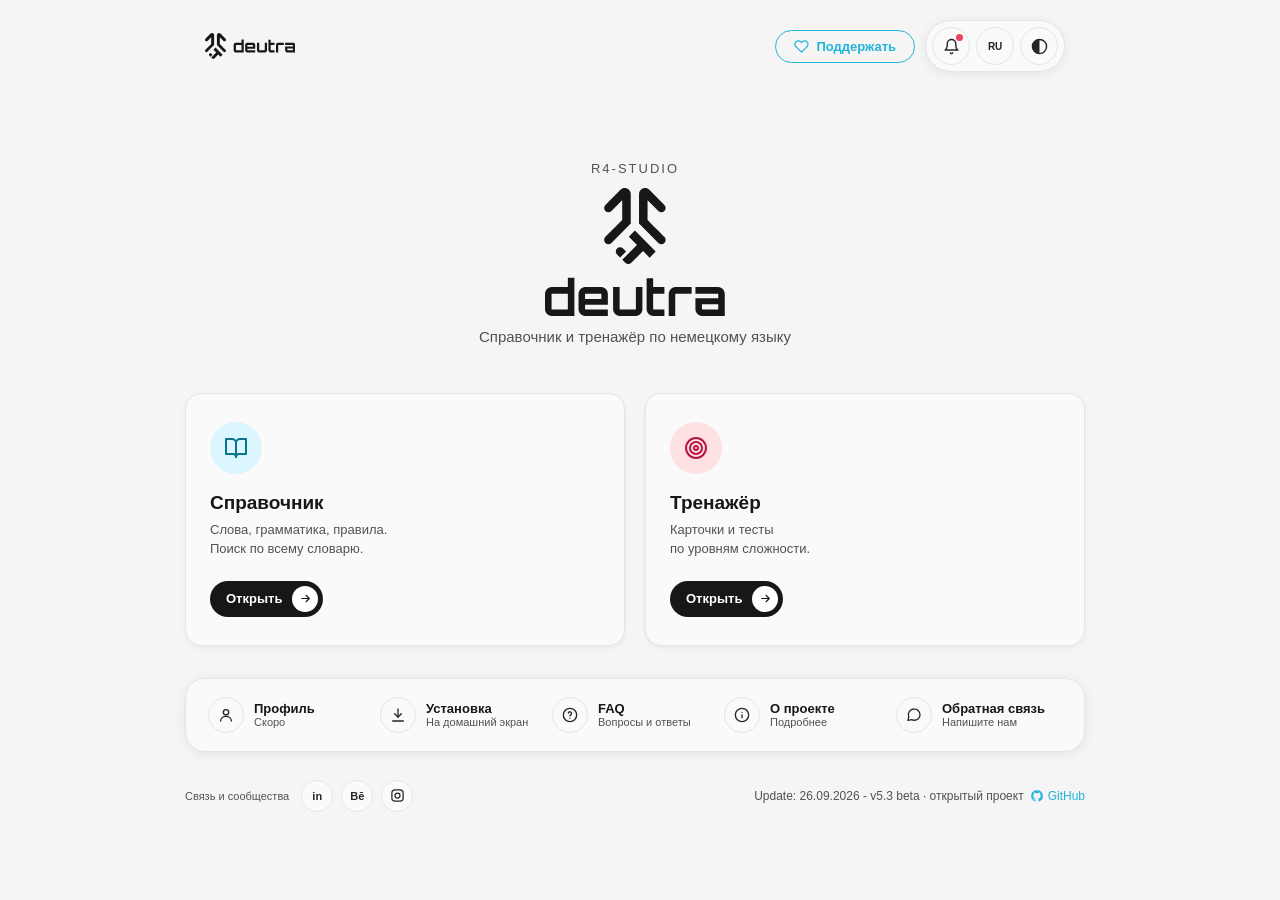
==== commit 939adf7e: "update iOS инструкция модалка по установке" ====
--- a/index.html
+++ b/index.html
@@ -1,7 +1,7 @@
 <!DOCTYPE html>
 <html lang="ru">
 <head>
-<!-- CACHE_VERSION: 20260926 — правь дату только тут, pre-commit hook сам разносит её по всем ?v= во всех html-файлах -->
+<!-- CACHE_VERSION: 20260927 — правь дату только тут, pre-commit hook сам разносит её по всем ?v= во всех html-файлах -->
 <meta charset="UTF-8">
 <meta name="viewport" content="width=device-width, initial-scale=1.0">
 <title>deutra – Справочник и тренажёр по немецкому</title>
@@ -13,10 +13,10 @@
 <meta property="og:title" content="deutra – Справочник и тренажёр по немецкому">
 <meta property="og:description" content="Бесплатные инструменты для изучения немецкого: справочник и тренажёр">
 <meta property="og:type" content="website">
-<link rel="stylesheet" href="theme.css?v=20260926">
-<script src="i18n/ru.js?v=20260926"></script>
-<script src="i18n/en.js?v=20260926"></script>
-<script src="i18n/i18n.js?v=20260926"></script>
+<link rel="stylesheet" href="theme.css?v=20260927">
+<script src="i18n/ru.js?v=20260927"></script>
+<script src="i18n/en.js?v=20260927"></script>
+<script src="i18n/i18n.js?v=20260927"></script>
 <style>
 html, body {
   margin: 0; padding: 0;
@@ -607,6 +607,6 @@
      Свои визиты исключаются командой в консоли: localStorage.setItem('skipgc','t') -->
 <script data-goatcounter="https://r4studio.goatcounter.com/count"
         async src="//gc.zgo.at/count.js"></script>
-<script src="bottom.js?v=20260926"></script>
+<script src="bottom.js?v=20260927"></script>
 </body>
 </html>
--- a/theme.css
+++ b/theme.css
@@ -995,6 +995,87 @@
   transform: translateX(-50%) translateY(0);
 }
 
+/* ── Модалка «Установка на iPhone» ──────────────────────────────────
+   На iOS нет beforeinstallprompt: установить приложение может только
+   сам пользователь через меню «Поделиться». Названия пунктов в этом
+   меню зависят от языка телефона, поэтому инструкция опирается не на
+   слова, а на значки — они одинаковые на любом языке.
+   Форма повторяет .word-modal из cheatsheet.html: тот же оверлей,
+   тот же радиус и тень, чтобы модалки на сайте выглядели одинаково. */
+.dt-install-modal {
+  position: fixed; inset: 0;
+  background: var(--bg-overlay);
+  display: none; align-items: center; justify-content: center;
+  z-index: 1000; padding: 20px;
+}
+.dt-install-modal.open { display: flex; }
+.dt-install-modal__card {
+  background: var(--bg-card);
+  border: 1px solid var(--border-soft);
+  border-radius: 18px;
+  box-shadow: var(--shadow-modal);
+  max-width: 420px; width: 100%;
+  max-height: 85vh; overflow-y: auto;
+  padding: 28px 24px 20px;
+  position: relative;
+  box-sizing: border-box;
+}
+.dt-install-modal__title {
+  font-size: 20px; font-weight: 700;
+  color: var(--text-title);
+  margin: 0 0 20px;
+  padding-right: 36px;   /* место под крестик */
+  text-wrap: balance;
+}
+.dt-install-modal__steps {
+  display: flex; flex-direction: column; gap: 18px;
+  margin-bottom: 24px;
+}
+.dt-install-step {
+  display: flex; align-items: center; gap: 16px;
+}
+/* Колонка иконок фиксированной ширины: тексты шагов начинаются по одной
+   линии, хотя сами значки разной ширины (стрелка уже плитки). */
+.dt-install-step__icon {
+  flex: 0 0 44px;
+  display: flex; align-items: center; justify-content: center;
+  /* Синий берём из палитры сырым, а не через --accent: в тёмной теме
+     --accent зелёный, и значки позеленели бы. --cyan-500 один и тот же
+     в обеих темах и совпадает с кнопкой «Понятно» в светлой. */
+  color: var(--cyan-500);
+}
+.dt-install-step__icon svg { display: block; height: 34px; width: auto; }
+/* Третий шаг — готовая иконка на экране. Плитка и знак на ней зашиты
+   в самой картинке: приложение выглядит так в любой теме. А подпись
+   под плиткой — это подпись домашнего экрана, она идёт цветом текста. */
+.dt-install-step__icon--result { color: var(--text-main); }
+.dt-install-step__icon--result svg { height: 46px; }
+.dt-install-step__text {
+  flex: 1;
+  font-size: 14px; line-height: 1.45;
+  color: var(--text-main);
+}
+.dt-install-modal__ok {
+  display: block; width: 100%;
+  padding: 12px 20px;
+  background: var(--accent);
+  color: var(--on-color);
+  border: none; border-radius: 12px;
+  font-size: 15px; font-weight: 600;
+  font-family: inherit;
+  cursor: pointer;
+  transition: filter 0.2s var(--ease-dt);
+}
+.dt-install-modal__ok:hover { filter: brightness(0.92); }
+.dt-install-modal__close {
+  position: absolute; top: 8px; right: 8px;
+  width: 36px; height: 36px;
+  background: transparent; border: none;
+  color: var(--text-muted); font-size: 26px;
+  cursor: pointer; line-height: 1;
+}
+.dt-install-modal__close:hover { color: var(--text-main); }
+
 /* Перестроение нижнего ряда. Пять кнопок в строку помещаются только на
    широком экране: до 700px они переносятся по две в ряд, до 420px — по одной.
    Жило в index.html вместе с остальными стилями блока, переехало сюда вместе
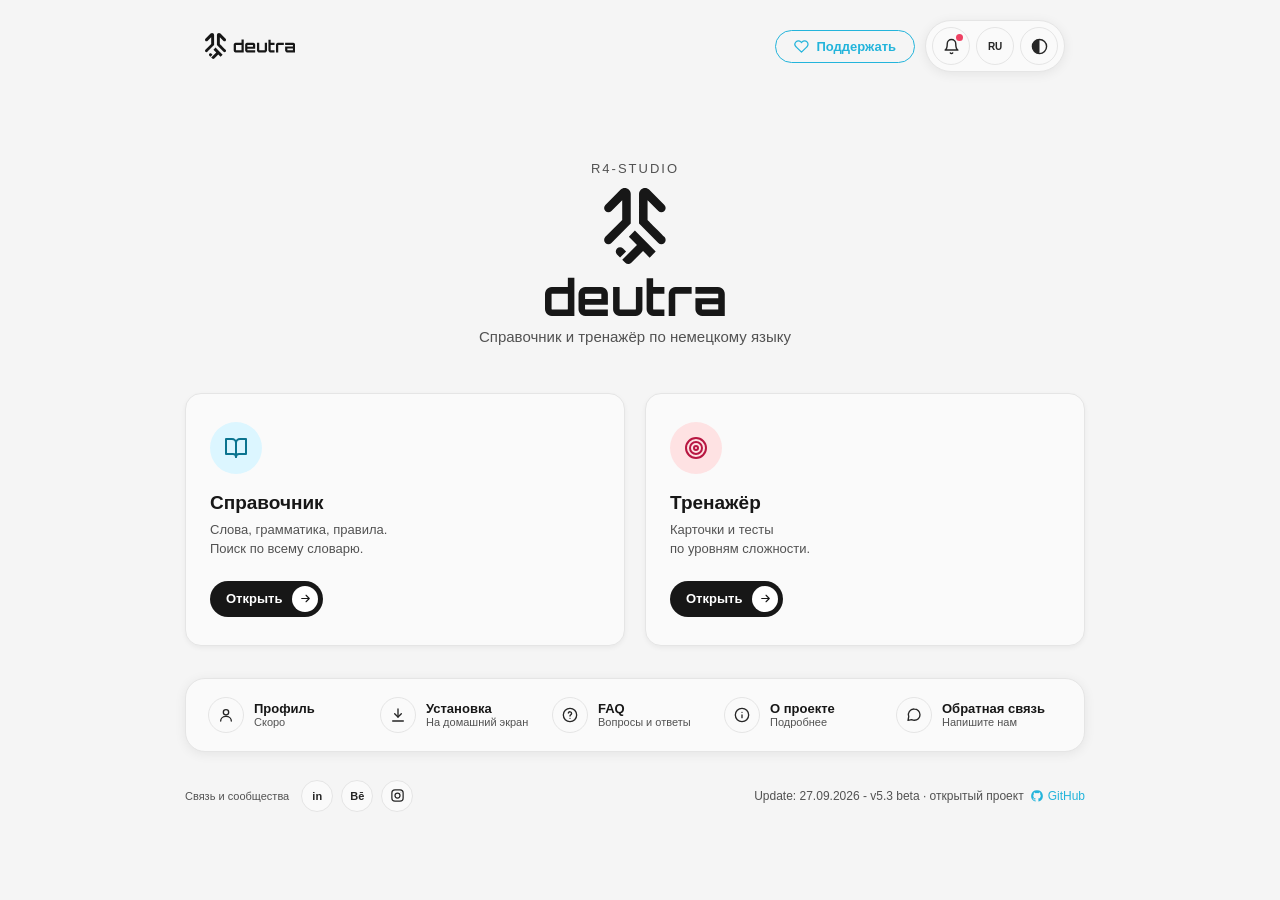
==== commit c8dad90b: "bag fix eng trainer" ====
--- a/index.html
+++ b/index.html
@@ -1,7 +1,7 @@
 <!DOCTYPE html>
 <html lang="ru">
 <head>
-<!-- CACHE_VERSION: 20260927 — правь дату только тут, pre-commit hook сам разносит её по всем ?v= во всех html-файлах -->
+<!-- CACHE_VERSION: 20261004 — правь дату только тут, pre-commit hook сам разносит её по всем ?v= во всех html-файлах -->
 <meta charset="UTF-8">
 <meta name="viewport" content="width=device-width, initial-scale=1.0">
 <title>deutra – Справочник и тренажёр по немецкому</title>
@@ -13,10 +13,10 @@
 <meta property="og:title" content="deutra – Справочник и тренажёр по немецкому">
 <meta property="og:description" content="Бесплатные инструменты для изучения немецкого: справочник и тренажёр">
 <meta property="og:type" content="website">
-<link rel="stylesheet" href="theme.css?v=20260927">
-<script src="i18n/ru.js?v=20260927"></script>
-<script src="i18n/en.js?v=20260927"></script>
-<script src="i18n/i18n.js?v=20260927"></script>
+<link rel="stylesheet" href="theme.css?v=20261004">
+<script src="i18n/ru.js?v=20261004"></script>
+<script src="i18n/en.js?v=20261004"></script>
+<script src="i18n/i18n.js?v=20261004"></script>
 <style>
 html, body {
   margin: 0; padding: 0;
@@ -607,6 +607,6 @@
      Свои визиты исключаются командой в консоли: localStorage.setItem('skipgc','t') -->
 <script data-goatcounter="https://r4studio.goatcounter.com/count"
         async src="//gc.zgo.at/count.js"></script>
-<script src="bottom.js?v=20260927"></script>
+<script src="bottom.js?v=20261004"></script>
 </body>
 </html>
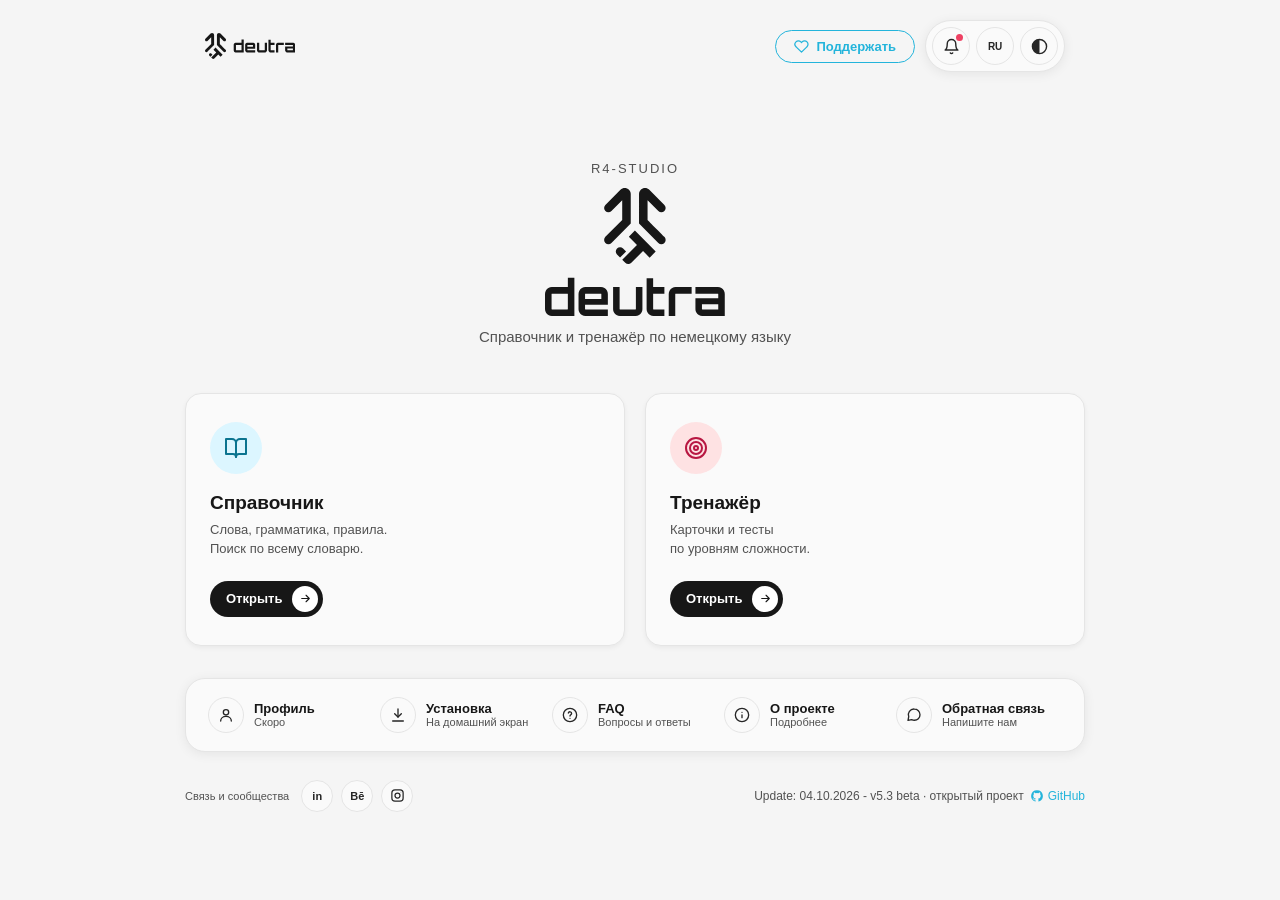
==== commit 4ea43281: "upd databese" ====
--- a/index.html
+++ b/index.html
@@ -1,7 +1,7 @@
 <!DOCTYPE html>
 <html lang="ru">
 <head>
-<!-- CACHE_VERSION: 20261004 — правь дату только тут, pre-commit hook сам разносит её по всем ?v= во всех html-файлах -->
+<!-- CACHE_VERSION: 20261005 — правь дату только тут, pre-commit hook сам разносит её по всем ?v= во всех html-файлах -->
 <meta charset="UTF-8">
 <meta name="viewport" content="width=device-width, initial-scale=1.0">
 <title>deutra – Справочник и тренажёр по немецкому</title>
@@ -13,10 +13,10 @@
 <meta property="og:title" content="deutra – Справочник и тренажёр по немецкому">
 <meta property="og:description" content="Бесплатные инструменты для изучения немецкого: справочник и тренажёр">
 <meta property="og:type" content="website">
-<link rel="stylesheet" href="theme.css?v=20261004">
-<script src="i18n/ru.js?v=20261004"></script>
-<script src="i18n/en.js?v=20261004"></script>
-<script src="i18n/i18n.js?v=20261004"></script>
+<link rel="stylesheet" href="theme.css?v=20261005">
+<script src="i18n/ru.js?v=20261005"></script>
+<script src="i18n/en.js?v=20261005"></script>
+<script src="i18n/i18n.js?v=20261005"></script>
 <style>
 html, body {
   margin: 0; padding: 0;
@@ -607,6 +607,6 @@
      Свои визиты исключаются командой в консоли: localStorage.setItem('skipgc','t') -->
 <script data-goatcounter="https://r4studio.goatcounter.com/count"
         async src="//gc.zgo.at/count.js"></script>
-<script src="bottom.js?v=20261004"></script>
+<script src="bottom.js?v=20261005"></script>
 </body>
 </html>
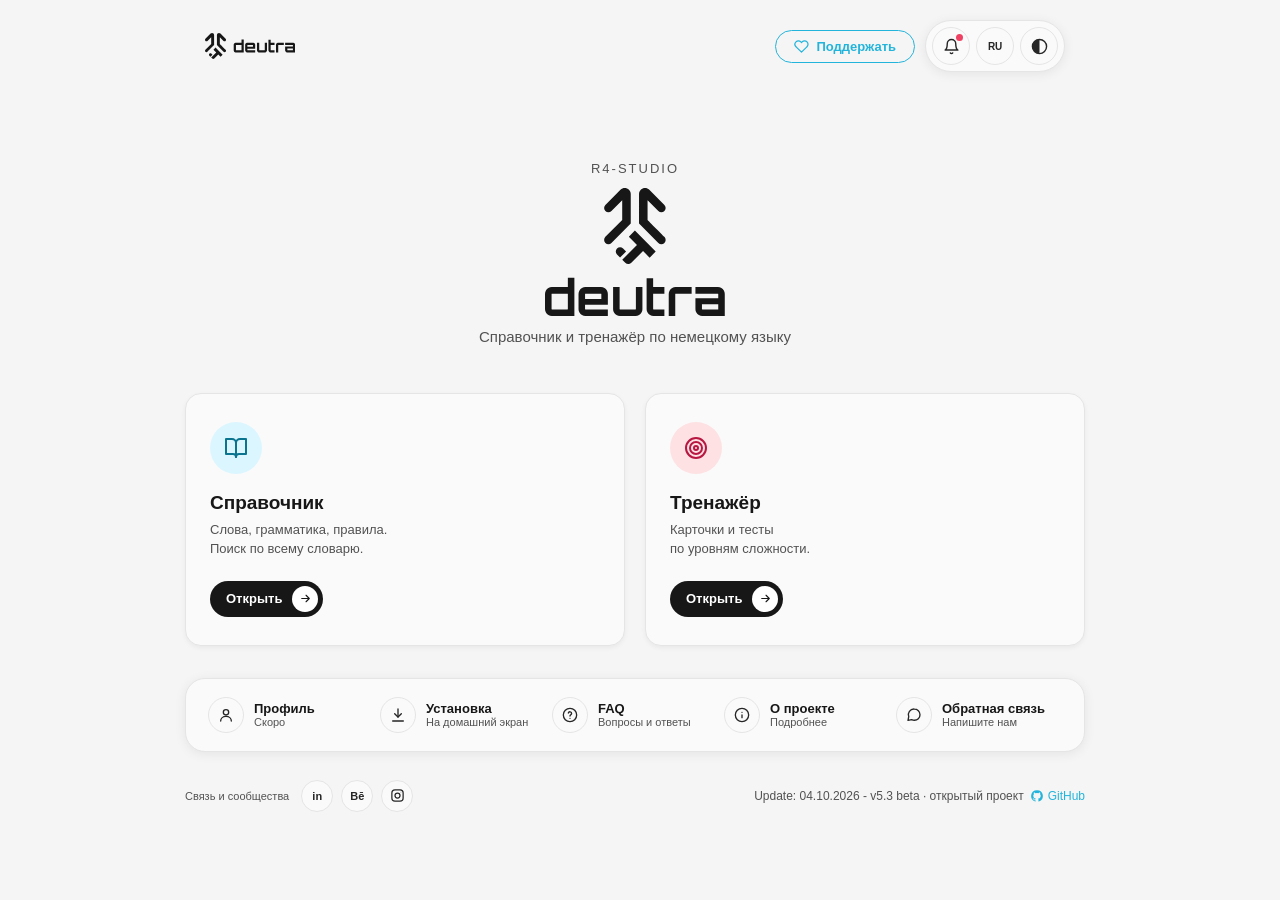
==== commit 5c5899cb: "upd database" ====
--- a/index.html
+++ b/index.html
@@ -1,7 +1,7 @@
 <!DOCTYPE html>
 <html lang="ru">
 <head>
-<!-- CACHE_VERSION: 20261005 — правь дату только тут, pre-commit hook сам разносит её по всем ?v= во всех html-файлах -->
+<!-- CACHE_VERSION: 20261011 — правь дату только в этой строке, pre-commit hook сам разносит её по всем ?v= во всех html-файлах -->
 <meta charset="UTF-8">
 <meta name="viewport" content="width=device-width, initial-scale=1.0">
 <title>deutra – Справочник и тренажёр по немецкому</title>
@@ -13,10 +13,10 @@
 <meta property="og:title" content="deutra – Справочник и тренажёр по немецкому">
 <meta property="og:description" content="Бесплатные инструменты для изучения немецкого: справочник и тренажёр">
 <meta property="og:type" content="website">
-<link rel="stylesheet" href="theme.css?v=20261005">
-<script src="i18n/ru.js?v=20261005"></script>
-<script src="i18n/en.js?v=20261005"></script>
-<script src="i18n/i18n.js?v=20261005"></script>
+<link rel="stylesheet" href="theme.css?v=20261011">
+<script src="i18n/ru.js?v=20261011"></script>
+<script src="i18n/en.js?v=20261011"></script>
+<script src="i18n/i18n.js?v=20261011"></script>
 <style>
 html, body {
   margin: 0; padding: 0;
@@ -607,6 +607,6 @@
      Свои визиты исключаются командой в консоли: localStorage.setItem('skipgc','t') -->
 <script data-goatcounter="https://r4studio.goatcounter.com/count"
         async src="//gc.zgo.at/count.js"></script>
-<script src="bottom.js?v=20261005"></script>
+<script src="bottom.js?v=20261011"></script>
 </body>
 </html>
--- a/theme.css
+++ b/theme.css
@@ -661,11 +661,13 @@
 /* цветной левый бордер + иконка по типу: лампочка — жёлтый, знаки — красный */
 .rule-callout--bulb { border-left: 2px solid var(--orange-400); padding-left: 10px; }
 .rule-callout--warn { border-left: 2px solid var(--red-500);    padding-left: 10px; }
+.rule-callout--bolt { border-left: 2px solid var(--cyan-500);    padding-left: 10px; }
 .rule-callout--bulb svg { color: var(--orange-400); }
 .rule-callout--warn svg { color: var(--red-500); }
+.rule-callout--bolt svg { color: var(--cyan-500); }
 
 .rule-sec { margin: 14px 0 0; }
-.rule-sec__head { font-size: 13px; font-weight: 700; color: var(--text-title); margin: 0 0 6px; }
+.rule-sec__head { font-size: 15px; font-weight: 700; color: var(--text-title); margin: 0 0 6px; }
 
 /* чек-лист шагов — без «обёртки», только нумерованные кружки */
 .rule-steps { list-style: none; margin: 12px 0 0; padding: 0; }
@@ -697,7 +699,7 @@
 .rule-collapse + .rule-collapse { margin-top: 0; }
 .rule-collapse > summary {
   list-style: none; cursor: pointer; padding: 10px 2px;
-  font-size: 13px; font-weight: 600; color: var(--text-title);
+  font-size: 15px; font-weight: 600; color: var(--text-title);
   display: flex; align-items: center; justify-content: space-between; gap: 10px;
 }
 .rule-collapse > summary::-webkit-details-marker { display: none; }
@@ -707,18 +709,13 @@
 .rule-collapse__body > p:first-child,
 .rule-collapse__body > .rule-sec:first-child { margin-top: 2px; }
 
-/* плашка-примечание — цветной бордер слева, текст нейтральный, без заливки */
-.rule-plate {
-  margin: 14px 0 0; padding: 2px 0 2px 12px;
-  border-left: 3px solid var(--orange-400);
-  font-size: 12.5px; color: var(--text-main); line-height: 1.5;
-}
-.rule-plate--cyan { border-left-color: var(--cyan-500); }
-.rule-plate--red  { border-left-color: var(--red-500); }
-.rule-plate > svg { width: 13px; height: 13px; vertical-align: -2px; margin-right: 6px; color: var(--orange-400); }
-.rule-plate--red > svg { color: var(--red-500); }
-.rule-plate--cyan > svg { color: var(--cyan-500); }
-.rule-plate b { color: var(--text-title); }
+/* примечание под правилом — отделяется линией сверху, внутри обычные абзацы
+   и построчные плашки 💡 / ⚠ / ⚡ (те же, что в теле правила) */
+.rule-note { margin: 14px 0 0; padding-top: 12px; border-top: 1px solid var(--border-soft); }
+.rule-note > p { margin: 8px 0; font-size: 13px; line-height: 1.5; }
+.rule-note > p:first-child { margin-top: 0; color: var(--text-muted); }
+.rule-note > p:last-child { color: var(--text-muted); font-size: 12px; }
+.rule-note b { color: var(--text-title); }
 
 /* таблицы правил: колонки по содержимому + горизонтальный скролл (.table-wrap) */
 .rule-card table { table-layout: auto; }
